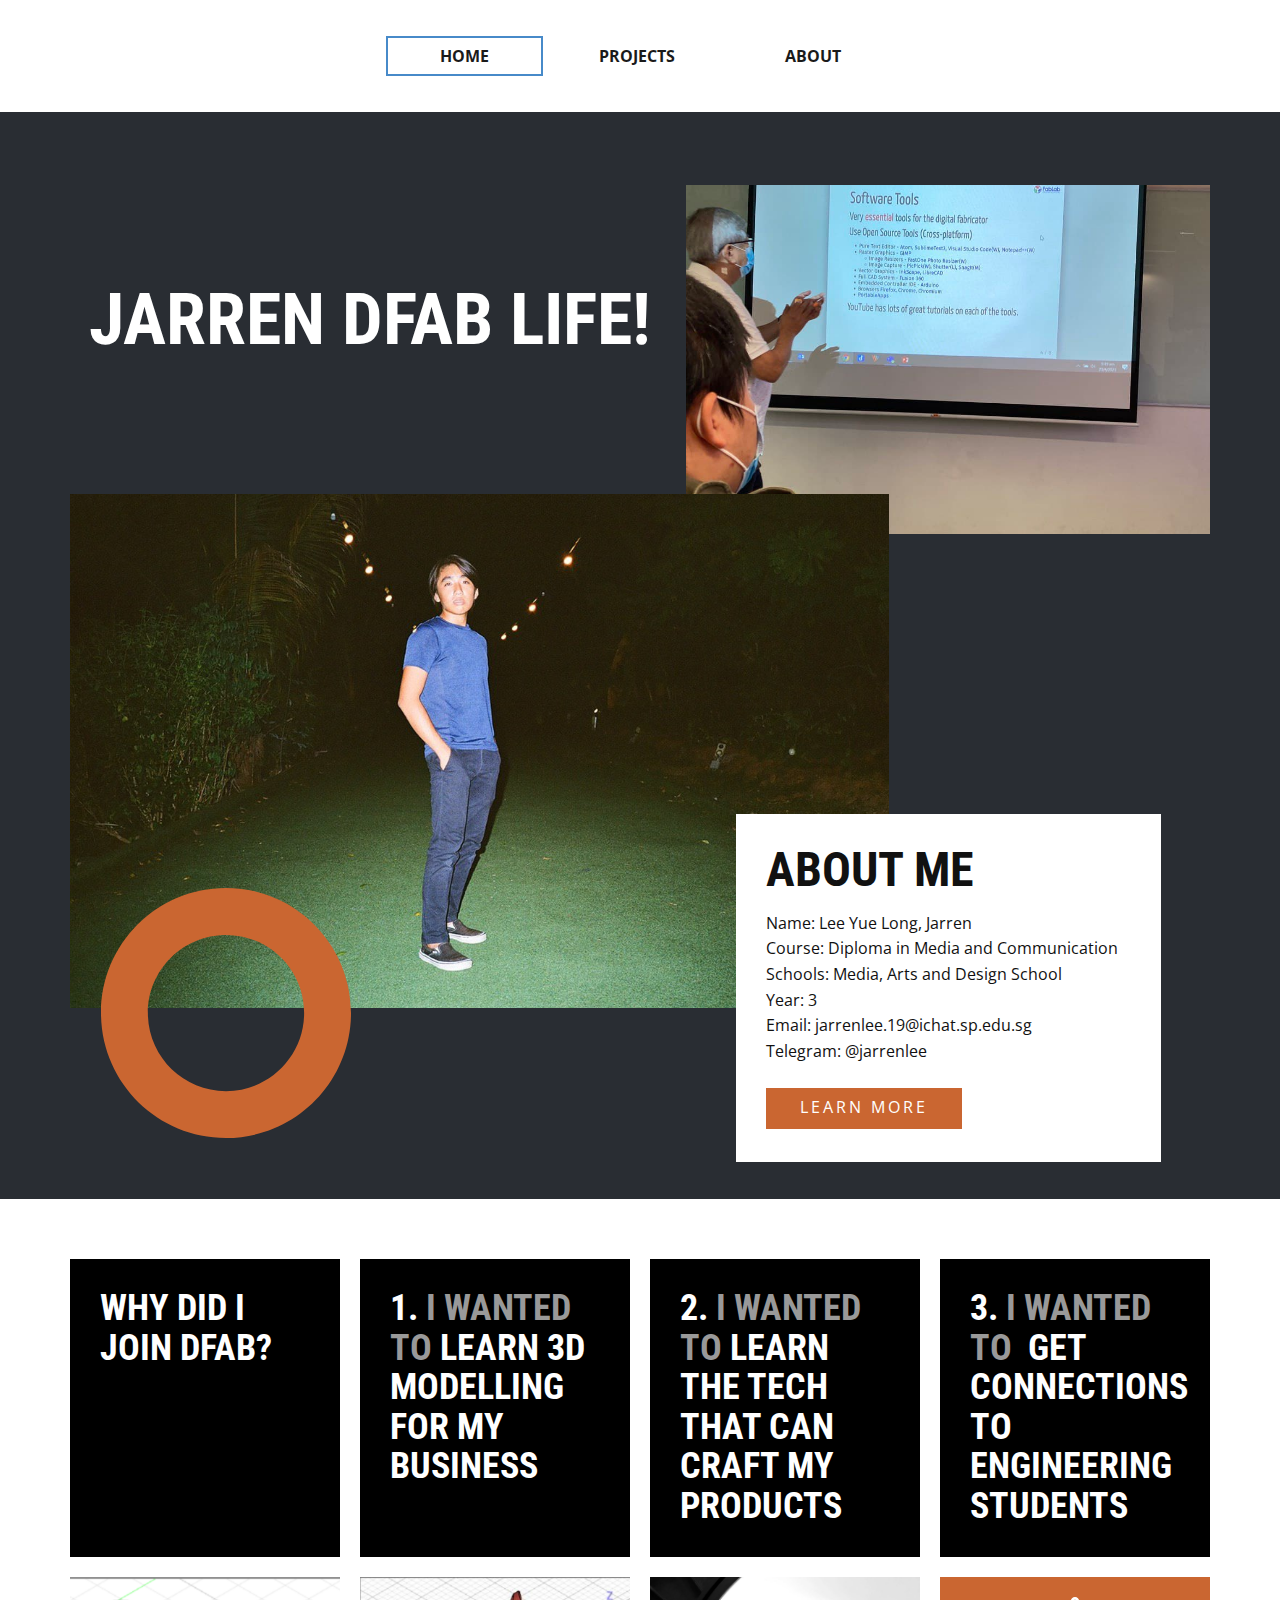
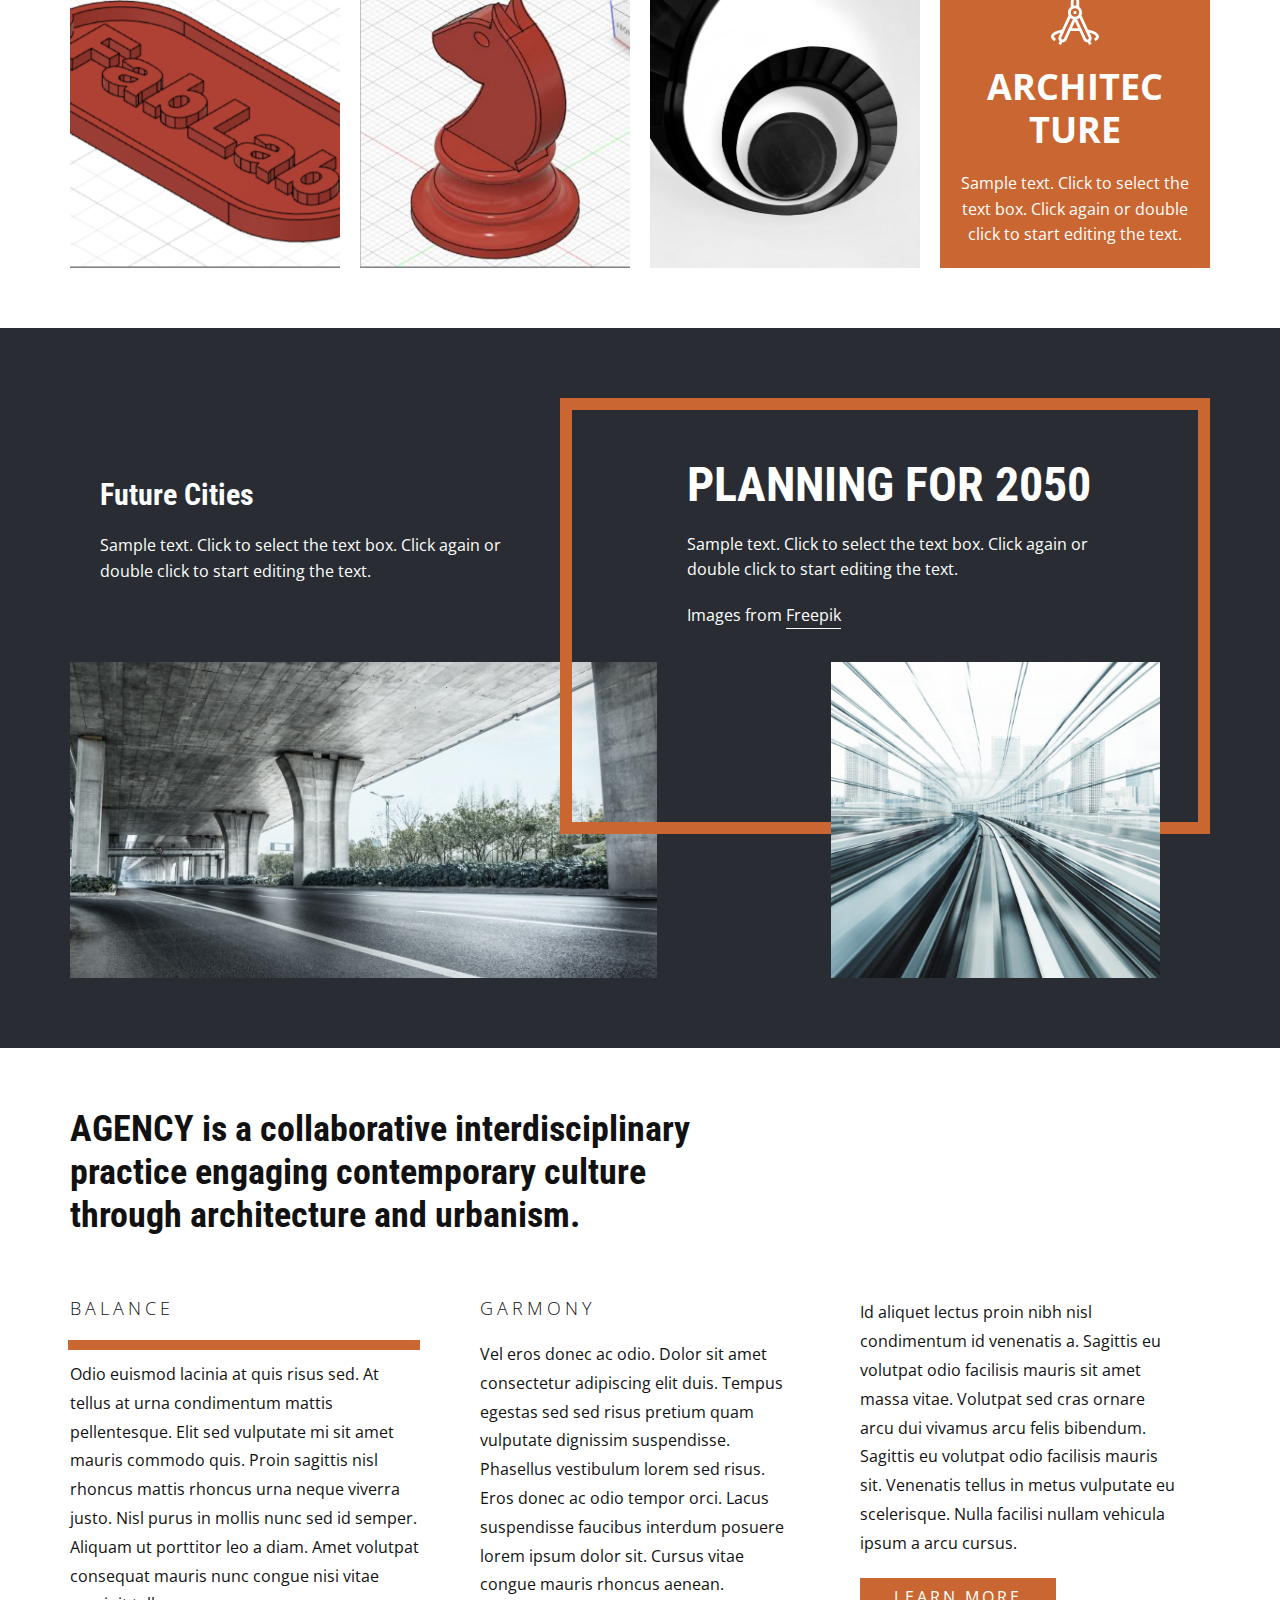
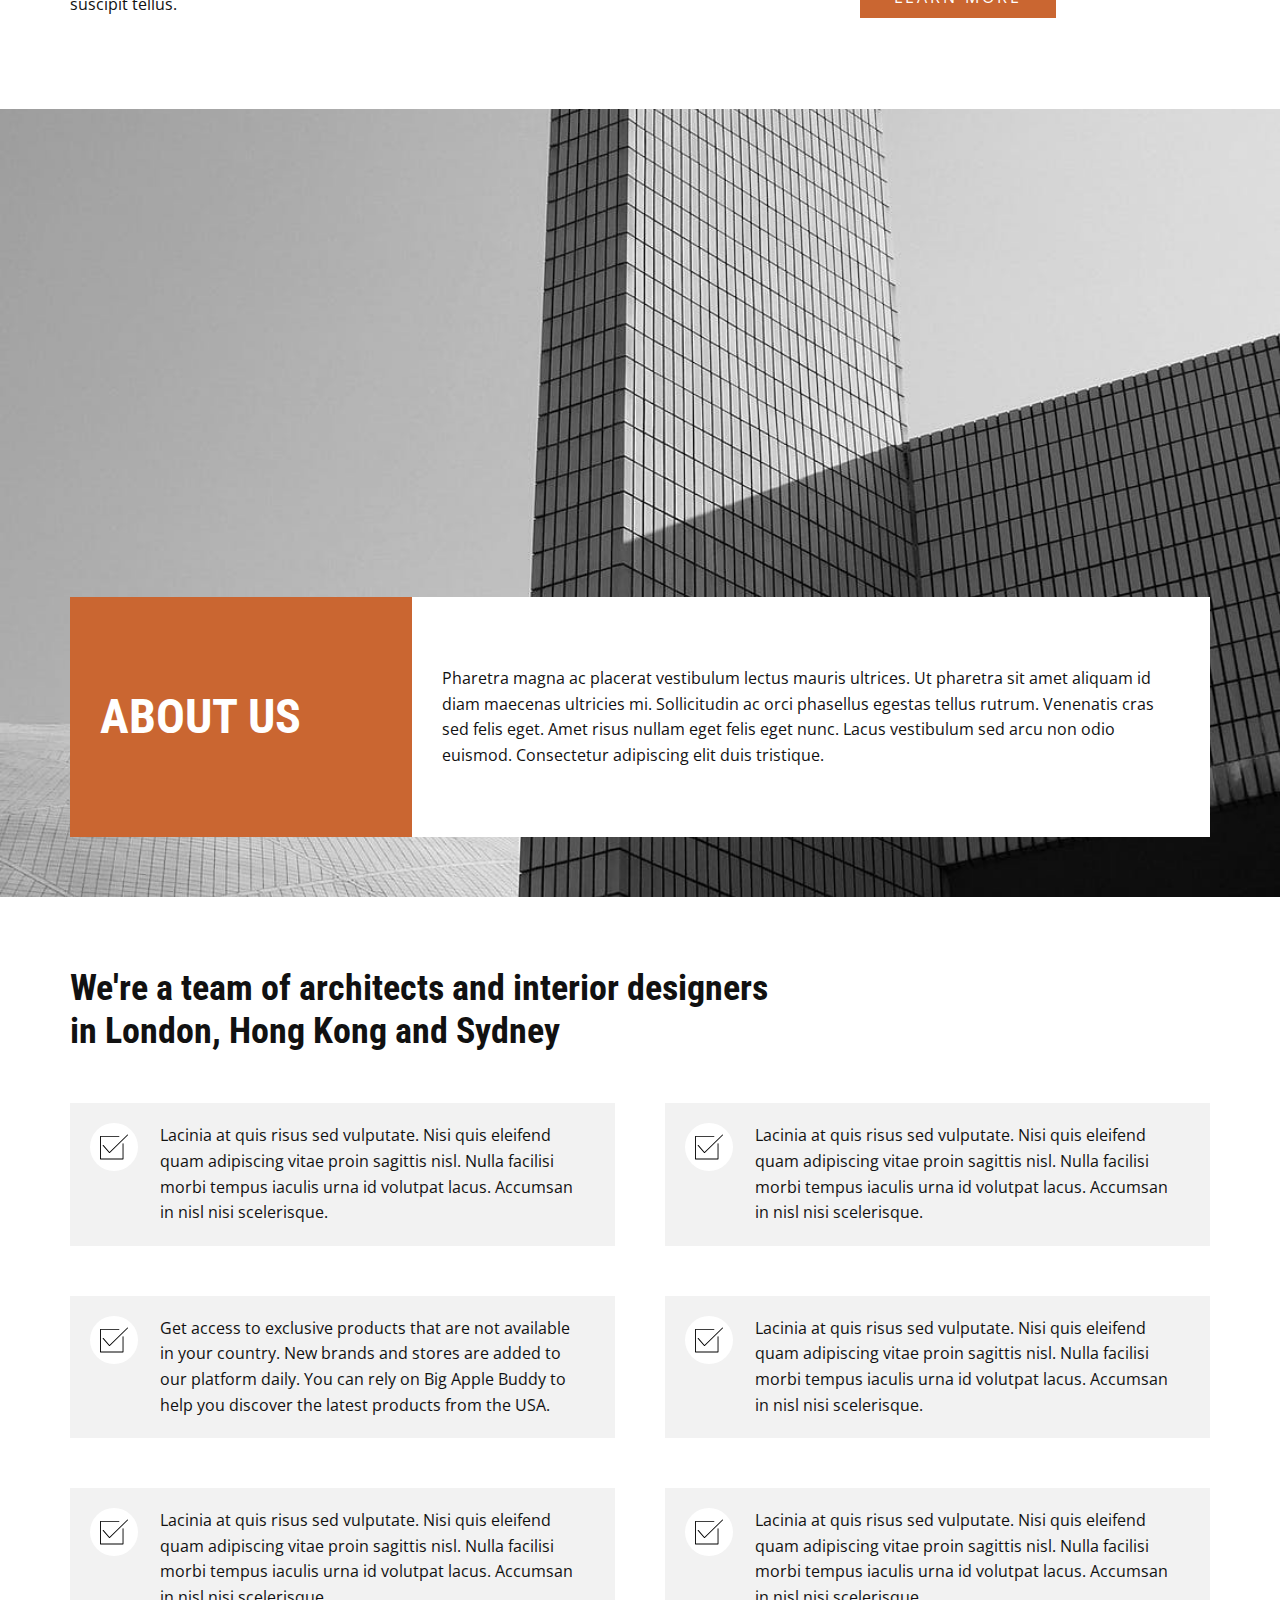
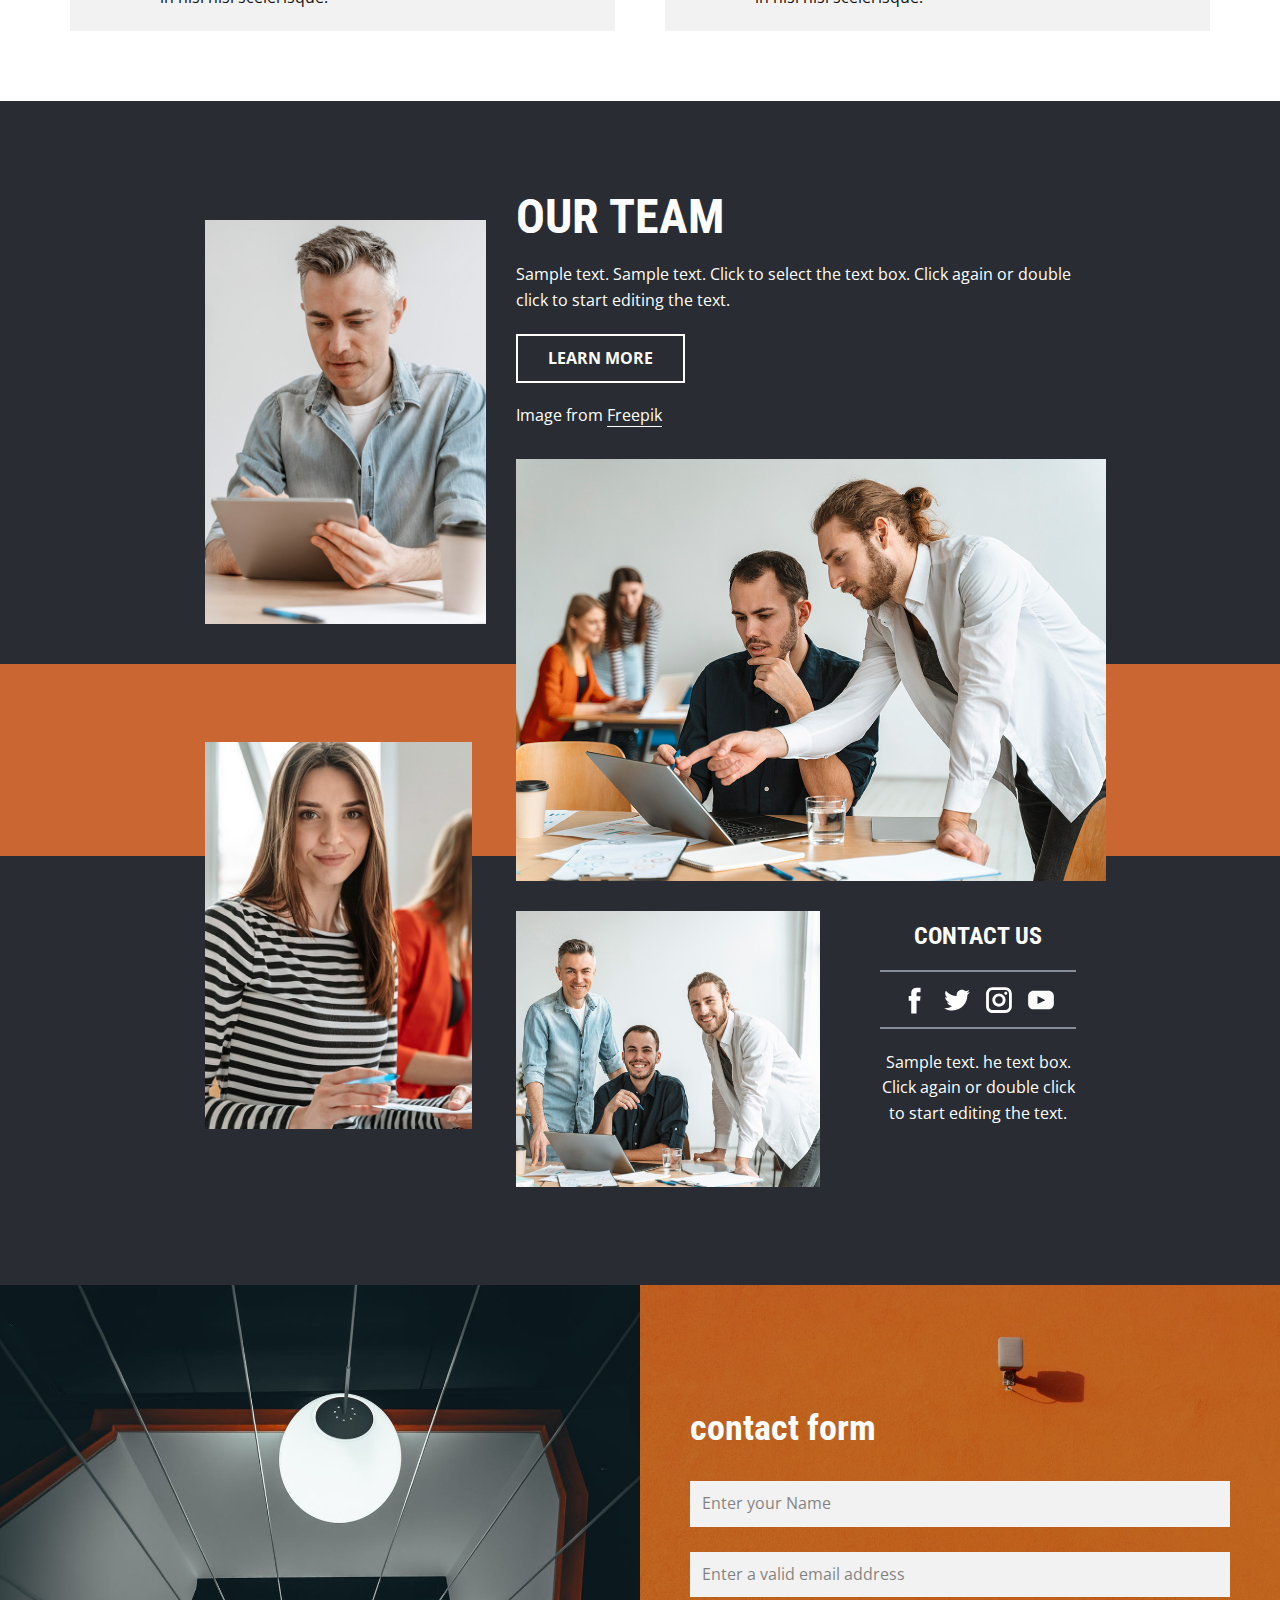
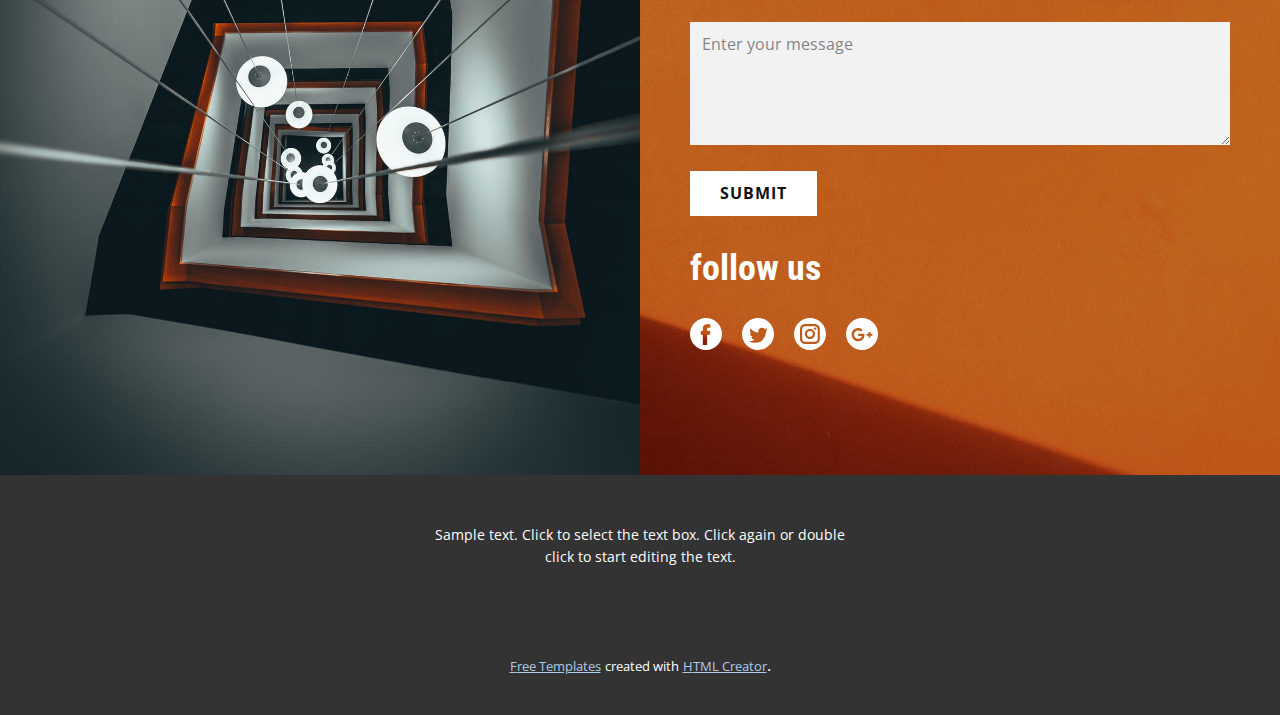
==== index.html @ acd4057e "Added new files" ====
<!DOCTYPE html>
<html style="font-size: 16px;">
  <head>
    <meta name="viewport" content="width=device-width, initial-scale=1.0">
    <meta charset="utf-8">
    <meta name="keywords" content="Expert, Efficient, Collaborative.
Build With Experience, About us, Our Projects, Planning for 2050, about Us, Our Team, contact form, follow us">
    <meta name="description" content="">
    <meta name="page_type" content="np-template-header-footer-from-plugin">
    <title>Home</title>
    <link rel="stylesheet" href="nicepage.css" media="screen">
<link rel="stylesheet" href="Home.css" media="screen">
    <script class="u-script" type="text/javascript" src="jquery.js" defer=""></script>
    <script class="u-script" type="text/javascript" src="nicepage.js" defer=""></script>
    <meta name="generator" content="Nicepage 3.14.1, nicepage.com">
    <link id="u-theme-google-font" rel="stylesheet" href="https://fonts.googleapis.com/css?family=Roboto+Condensed:300,300i,400,400i,700,700i|Open+Sans:300,300i,400,400i,600,600i,700,700i,800,800i">
    <link id="u-page-google-font" rel="stylesheet" href="https://fonts.googleapis.com/css?family=Roboto+Condensed:300,300i,400,400i,700,700i|Roboto+Condensed:300,300i,400,400i,700,700i">
    
    
    
    
    
    
    
    
    
    <script type="application/ld+json">{
		"@context": "http://schema.org",
		"@type": "Organization",
		"name": "",
		"url": "index.html"
}</script>
    <meta property="og:title" content="Home">
    <meta property="og:type" content="website">
    <meta name="theme-color" content="#478ac9">
    <link rel="canonical" href="index.html">
    <meta property="og:url" content="index.html">
  </head>
  <body data-home-page="Home.html" data-home-page-title="Home" class="u-body"><header class="u-align-center-sm u-align-center-xs u-clearfix u-header u-header" id="sec-d2f0"><div class="u-clearfix u-sheet u-sheet-1">
        <nav class="u-align-left u-menu u-menu-dropdown u-offcanvas u-menu-1">
          <div class="menu-collapse" style="font-size: 1rem; letter-spacing: 0px; font-weight: 700; text-transform: uppercase;">
            <a class="u-button-style u-custom-active-border-color u-custom-active-color u-custom-border u-custom-border-color u-custom-borders u-custom-hover-border-color u-custom-hover-color u-custom-left-right-menu-spacing u-custom-padding-bottom u-custom-text-active-color u-custom-text-color u-custom-text-hover-color u-custom-top-bottom-menu-spacing u-nav-link" href="#" style="padding: 1px 0px; font-size: calc(1em + 2px);">
              <svg class="u-svg-link" preserveAspectRatio="xMidYMin slice" viewBox="0 0 302 302" style=""><use xmlns:xlink="http://www.w3.org/1999/xlink" xlink:href="#svg-8a8f"></use></svg>
              <svg xmlns="http://www.w3.org/2000/svg" xmlns:xlink="http://www.w3.org/1999/xlink" version="1.1" id="svg-8a8f" x="0px" y="0px" viewBox="0 0 302 302" style="enable-background:new 0 0 302 302;" xml:space="preserve" class="u-svg-content"><g><rect y="36" width="302" height="30"></rect><rect y="236" width="302" height="30"></rect><rect y="136" width="302" height="30"></rect>
</g><g></g><g></g><g></g><g></g><g></g><g></g><g></g><g></g><g></g><g></g><g></g><g></g><g></g><g></g><g></g></svg>
            </a>
          </div>
          <div class="u-custom-menu u-nav-container">
            <ul class="u-nav u-spacing-2 u-unstyled u-nav-1"><li class="u-nav-item"><a class="u-border-2 u-border-active-palette-1-base u-border-hover-palette-1-light-1 u-button-style u-nav-link u-text-active-grey-90 u-text-grey-90 u-text-hover-grey-90" style="padding: 10px 52px;">Home</a>
</li><li class="u-nav-item"><a class="u-border-2 u-border-active-palette-1-base u-border-hover-palette-1-light-1 u-button-style u-nav-link u-text-active-grey-90 u-text-grey-90 u-text-hover-grey-90" href="Projects.html" style="padding: 10px 52px;">Projects</a>
</li><li class="u-nav-item"><a class="u-border-2 u-border-active-palette-1-base u-border-hover-palette-1-light-1 u-button-style u-nav-link u-text-active-grey-90 u-text-grey-90 u-text-hover-grey-90" href="Page-8.html" style="padding: 10px 52px;">About</a>
</li></ul>
          </div>
          <div class="u-custom-menu u-nav-container-collapse">
            <div class="u-align-center u-black u-container-style u-inner-container-layout u-opacity u-opacity-95 u-sidenav">
              <div class="u-sidenav-overflow">
                <div class="u-menu-close"></div>
                <ul class="u-align-center u-nav u-popupmenu-items u-unstyled u-nav-2"><li class="u-nav-item"><a class="u-button-style u-nav-link" style="padding: 10px 52px;">Home</a>
</li><li class="u-nav-item"><a class="u-button-style u-nav-link" href="Projects.html" style="padding: 10px 52px;">Projects</a>
</li><li class="u-nav-item"><a class="u-button-style u-nav-link" href="Page-8.html" style="padding: 10px 52px;">About</a>
</li></ul>
              </div>
            </div>
            <div class="u-black u-menu-overlay u-opacity u-opacity-70"></div>
          </div>
        </nav>
      </div></header>
    <section class="u-clearfix u-palette-5-dark-3 u-section-1" id="sec-1e27">
      <div class="u-clearfix u-sheet u-sheet-1">
        <img src="images/photo_2021-05-19_00-30-10.jpg" alt="" class="u-align-left u-image u-image-1" data-image-width="960" data-image-height="1280">
        <div class="u-align-center u-container-style u-expanded-width-xs u-group u-group-1">
          <div class="u-container-layout u-container-layout-1">
            <h1 class="u-text u-text-1">Jarren ​DFAB Life!<br>
            </h1>
          </div>
        </div>
        <img src="images/Mainphoto1.jpg" alt="" class="u-align-left u-image u-image-2" data-image-width="1132" data-image-height="750">
        <div class="u-align-left u-container-style u-group u-white u-group-2">
          <div class="u-container-layout u-container-layout-2">
            <h2 class="u-text u-text-2">About ME</h2>
            <p class="u-text u-text-3">Name: Lee Yue Long, Jarren<br>Course: Diploma in Media and Communication<br>Schools: Media, Arts and Design School<br>Year: 3<br>Email: jarrenlee.19@ichat.sp.edu.sg<br>Telegram: @jarrenlee
            </p>
            <a href="https://nicepage.com/k/birthday-html-templates" class="u-btn u-button-style u-hover-palette-5-dark-3 u-palette-2-base u-text-body-alt-color u-text-hover-white u-btn-1">learn more</a>
          </div>
        </div>
        <div class="u-shape u-shape-svg u-text-palette-2-base u-shape-1">
          <svg class="u-svg-link" preserveAspectRatio="none" viewBox="0 0 160 160" style=""><use xmlns:xlink="http://www.w3.org/1999/xlink" xlink:href="#svg-d9c8"></use></svg>
          <svg class="u-svg-content" viewBox="0 0 160 160" x="0px" y="0px" id="svg-d9c8" style="enable-background:new 0 0 160 160;"><path d="M80,30c27.6,0,50,22.4,50,50s-22.4,50-50,50s-50-22.4-50-50S52.4,30,80,30 M80,0C35.8,0,0,35.8,0,80s35.8,80,80,80
	s80-35.8,80-80S124.2,0,80,0L80,0z"></path></svg>
        </div>
      </div>
    </section>
    <section class="u-clearfix u-section-2" id="carousel_5a6d">
      <div class="u-clearfix u-sheet u-valign-middle u-sheet-1">
        <div class="u-clearfix u-expanded-width u-gutter-20 u-layout-wrap u-layout-wrap-1">
          <div class="u-layout" style="">
            <div class="u-layout-col" style="">
              <div class="u-size-30" style="">
                <div class="u-layout-row" style="">
                  <div class="u-black u-container-style u-layout-cell u-size-15 u-size-30-md u-layout-cell-1">
                    <div class="u-container-layout u-valign-top u-container-layout-1">
                      <h2 class="u-text u-text-1">Why did I join DFAB?</h2>
                    </div>
                  </div>
                  <div class="u-black u-container-style u-layout-cell u-size-15 u-size-30-md u-layout-cell-2">
                    <div class="u-container-layout u-valign-top u-container-layout-2">
                      <h2 class="u-text u-text-2">1.<span class="u-text-grey-15">
                          <span class="u-text-grey-40">I wanted to <span class="u-text-white">learn</span>
                          </span>
                        </span> 3d modelling for my business
                      </h2>
                    </div>
                  </div>
                  <div class="u-black u-container-style u-layout-cell u-size-15 u-size-30-md u-layout-cell-3">
                    <div class="u-container-layout u-valign-top u-container-layout-3">
                      <h2 class="u-text u-text-3">2. <span class="u-text-grey-40">I wanted to <span class="u-text-white">learn</span>
                        </span> the tech that can craft my products
                      </h2>
                    </div>
                  </div>
                  <div class="u-black u-container-style u-layout-cell u-size-15 u-size-30-md u-layout-cell-4">
                    <div class="u-container-layout u-valign-top u-container-layout-4">
                      <h2 class="u-text u-text-4">3. <span class="u-text-grey-40" style="">I wanted to&nbsp;<span class="u-text-white"> get connections to engineering students</span>
                        </span>
                        <br>
                      </h2>
                    </div>
                  </div>
                </div>
              </div>
              <div class="u-size-30">
                <div class="u-layout-row">
                  <div class="u-container-style u-image u-layout-cell u-size-15 u-size-30-md u-image-1" data-image-width="590" data-image-height="413">
                    <div class="u-container-layout u-container-layout-5"></div>
                  </div>
                  <div class="u-container-style u-image u-layout-cell u-size-15 u-size-30-md u-image-2" data-image-width="508" data-image-height="470">
                    <div class="u-container-layout u-container-layout-6"></div>
                  </div>
                  <div class="u-container-style u-image u-layout-cell u-size-15 u-size-30-md u-image-3" data-image-width="1125" data-image-height="1500">
                    <div class="u-container-layout u-container-layout-7"></div>
                  </div>
                  <div class="u-align-center u-container-style u-layout-cell u-palette-2-base u-size-15 u-size-30-md u-layout-cell-8">
                    <div class="u-container-layout u-valign-middle u-container-layout-8"><span class="u-icon u-icon-circle u-icon-1"><svg class="u-svg-link" preserveAspectRatio="xMidYMin slice" viewBox="0 0 512 512" style=""><use xmlns:xlink="http://www.w3.org/1999/xlink" xlink:href="#svg-f401"></use></svg><svg class="u-svg-content" viewBox="0 0 512 512" id="svg-f401"><g><path d="m241 151.077h30v30h-30z"></path><path d="m394.187 345.407-69.401-149.479c3.988-9.154 6.214-19.246 6.214-29.851 0-24.484-11.796-46.262-30-59.959v-61.041c0-24.813-20.187-45-45-45s-45 20.187-45 45v61.041c-18.204 13.697-30 35.475-30 59.959 0 10.606 2.226 20.697 6.214 29.851l-69.401 149.479c-44.246 9.429-117.813 31.729-117.813 76.67 0 18.719 12.664 35.342 37.639 49.407l14.722-26.14c-14.002-7.885-22.361-16.583-22.361-23.267 0-9.922 19.677-27.841 71.698-41.961l-18.498 39.843c-8.234 17.659-3.978 37.988 9.117 50.985l-13.525 27.888 26.993 13.092 13.658-28.161c18.71 1.913 37.08-8.084 45.336-25.791l43.822-94.395c15.52-.991 31.421-1.499 47.399-1.499s31.88.508 47.399 1.499l43.833 94.418c8.297 17.792 26.77 27.664 45.325 25.768l13.659 28.161 26.992-13.092-13.513-27.861c12.851-12.707 17.51-32.987 9.115-50.989l-18.509-39.865c52.022 14.118 71.699 32.038 71.699 41.96 0 6.685-8.359 15.383-22.36 23.268l14.721 26.14c24.976-14.065 37.64-30.688 37.64-49.408-.001-44.978-73.686-67.266-117.814-76.67zm-153.187-300.33c0-8.271 6.729-15 15-15s15 6.729 15 15v47.509c-4.848-.988-9.864-1.509-15-1.509s-10.152.521-15 1.509zm15 76c24.813 0 45 20.187 45 45s-20.187 45-45 45-45-20.187-45-45 20.187-45 45-45zm-118.422 324.239c-3.504 7.513-12.42 10.76-19.934 7.255-7.484-3.489-10.777-12.381-7.245-19.956l97.185-209.323c7.633 6.469 16.562 11.449 26.35 14.468zm85.317-112.531 33.105-71.309 33.105 71.31c-21.91-.921-44.3-.921-66.21-.001zm151.538 112.554-96.367-207.579c9.787-3.019 18.717-7.999 26.349-14.468l97.196 209.345c3.503 7.512.26 16.429-7.254 19.933-7.542 3.519-16.448.223-19.924-7.231z"></path>
</g></svg></span>
                      <h5 class="u-custom-font u-text u-text-font u-text-5">Architecture</h5>
                      <p class="u-text u-text-6">Sample text. Click to select the text box. Click again or double click to start editing the text.</p>
                    </div>
                  </div>
                </div>
              </div>
            </div>
          </div>
        </div>
      </div>
    </section>
    <section class="u-clearfix u-palette-5-dark-3 u-section-3" id="sec-161e">
      <div class="u-clearfix u-sheet u-valign-middle-xs u-sheet-1">
        <img src="images/concrete-bridge_1127-2099.jpg" alt="" class="u-align-left u-image u-image-1">
        <div class="u-align-left u-border-12 u-border-palette-2-base u-shape u-shape-1"></div>
        <img src="images/motion-blur-train_64030-589.jpg" alt="" class="u-align-left u-image u-image-2">
        <div class="u-align-left u-container-style u-group u-group-1">
          <div class="u-container-layout u-container-layout-1">
            <h2 class="u-custom-font u-font-roboto-condensed u-text u-text-1">Planning for 2050</h2>
            <p class="u-text u-text-2">Sample text. Click to select the text box. Click again or double click to start editing the text.</p>
            <p class="u-text u-text-3">Images from <a href="https://www.freepik.com/photos/city" class="u-border-1 u-border-white u-btn u-button-style u-none u-text-body-alt-color u-btn-1">Freepik</a>
            </p>
          </div>
        </div>
        <div class="u-align-left u-container-style u-expanded-width-xs u-group u-group-2">
          <div class="u-container-layout u-valign-middle u-container-layout-2">
            <h3 class="u-text u-text-4">Future Cities</h3>
            <p class="u-text u-text-5">Sample text. Click to select the text box. Click again or double click to start editing the text.</p>
          </div>
        </div>
      </div>
    </section>
    <section class="u-clearfix u-white u-section-4" id="carousel_7dca">
      <div class="u-clearfix u-sheet u-sheet-1">
        <h5 class="u-text u-text-1">AGENCY is a collaborative interdisciplinary practice engaging contemporary culture through architecture and urbanism.</h5>
        <div class="u-clearfix u-expanded-width u-layout-wrap u-layout-wrap-1">
          <div class="u-layout">
            <div class="u-layout-row">
              <div class="u-container-style u-layout-cell u-size-20 u-layout-cell-1">
                <div class="u-container-layout u-container-layout-1">
                  <h6 class="u-align-left u-custom-font u-text u-text-font u-text-2">Balance</h6>
                  <div class="u-border-10 u-border-palette-2-base u-line u-line-horizontal u-line-1"></div>
                  <h5 class="u-custom-font u-text u-text-font u-text-3">Odio euismod lacinia at quis risus sed. At tellus at urna condimentum mattis pellentesque. Elit sed vulputate mi sit amet mauris commodo quis. Proin sagittis nisl rhoncus mattis rhoncus urna neque viverra justo. Nisl purus in mollis nunc sed id semper. Aliquam ut porttitor leo a diam. Amet volutpat consequat mauris nunc congue nisi vitae suscipit tellus.</h5>
                </div>
              </div>
              <div class="u-container-style u-layout-cell u-size-20 u-layout-cell-2">
                <div class="u-container-layout u-valign-top u-container-layout-2">
                  <h6 class="u-custom-font u-text u-text-font u-text-4">garmony</h6>
                  <p class="u-text u-text-5">Vel eros donec ac odio. Dolor sit amet consectetur adipiscing elit duis. Tempus egestas sed sed risus pretium quam vulputate dignissim suspendisse. Phasellus vestibulum lorem sed risus. Eros donec ac odio tempor orci. Lacus suspendisse faucibus interdum posuere lorem ipsum dolor sit. Cursus vitae congue mauris rhoncus aenean. <br>
                  </p>
                </div>
              </div>
              <div class="u-container-style u-layout-cell u-size-20 u-layout-cell-3">
                <div class="u-container-layout u-valign-top u-container-layout-3">
                  <p class="u-text u-text-default u-text-6">Id aliquet lectus proin nibh nisl condimentum id venenatis a. Sagittis eu volutpat odio facilisis mauris sit amet massa vitae. Volutpat sed cras ornare arcu dui vivamus arcu felis bibendum. Sagittis eu volutpat odio facilisis mauris sit. Venenatis tellus in metus vulputate eu scelerisque. Nulla facilisi nullam vehicula ipsum a arcu cursus. </p>
                  <a href="https://nicepage.com/c/text-on-image-html-templates" class="u-btn u-button-style u-hover-palette-5-dark-3 u-palette-2-base u-text-body-alt-color u-text-hover-white u-btn-1">learn more</a>
                </div>
              </div>
            </div>
          </div>
        </div>
      </div>
    </section>
    <section class="u-align-left u-clearfix u-image u-section-5" id="carousel_21c3" data-image-width="1125" data-image-height="1500">
      <div class="u-clearfix u-sheet u-valign-bottom u-sheet-1">
        <div class="u-clearfix u-expanded-width u-layout-wrap u-layout-wrap-1">
          <div class="u-layout">
            <div class="u-layout-row">
              <div class="u-align-center-sm u-align-center-xs u-align-left-lg u-align-left-md u-align-left-xl u-container-style u-layout-cell u-palette-2-base u-size-18 u-layout-cell-1">
                <div class="u-container-layout u-valign-middle u-container-layout-1">
                  <h1 class="u-text u-text-1">about Us</h1>
                </div>
              </div>
              <div class="u-align-left u-container-style u-layout-cell u-size-42 u-white u-layout-cell-2">
                <div class="u-container-layout u-valign-middle u-container-layout-2">
                  <p class="u-text u-text-2">Pharetra magna ac placerat vestibulum lectus mauris ultrices. Ut pharetra sit amet aliquam id diam maecenas ultricies mi. Sollicitudin ac orci phasellus egestas tellus rutrum. Venenatis cras sed felis eget. Amet risus nullam eget felis eget nunc. Lacus vestibulum sed arcu non odio euismod. Consectetur adipiscing elit duis tristique.</p>
                </div>
              </div>
            </div>
          </div>
        </div>
      </div>
    </section>
    <section class="u-align-left u-clearfix u-white u-section-6" id="carousel_0f6e">
      <div class="u-clearfix u-sheet u-sheet-1">
        <h5 class="u-text u-text-1">We're a team of architects and interior designers in London, Hong Kong and Sydney </h5>
        <div class="u-list u-list-1">
          <div class="u-repeater u-repeater-1">
            <div class="u-align-left u-container-style u-grey-5 u-list-item u-repeater-item u-list-item-1">
              <div class="u-container-layout u-similar-container u-container-layout-1"><span class="u-icon u-icon-circle u-spacing-10 u-text-black u-white u-icon-1"><svg class="u-svg-link" preserveAspectRatio="xMidYMin slice" viewBox="0 0 496.011 496.011" style=""><use xmlns:xlink="http://www.w3.org/1999/xlink" xlink:href="#svg-2bbd"></use></svg><svg xmlns="http://www.w3.org/2000/svg" xmlns:xlink="http://www.w3.org/1999/xlink" version="1.1" xml:space="preserve" class="u-svg-content" viewBox="0 0 496.011 496.011" x="0px" y="0px" id="svg-2bbd" style="enable-background:new 0 0 496.011 496.011;"><g><g><g><path d="M408,180.107c-4.418,0-8,3.582-8,8v263.904H16v-384h320c4.418,0,8-3.582,8-8s-3.582-8-8-8H8c-4.418,0-8,3.582-8,8v400     c0,4.418,3.582,8,8,8h400c4.418,0,8-3.582,8-8V188.107C416,183.688,412.418,180.107,408,180.107z"></path><path d="M493.728,30.411c-3.093-3.163-8.165-3.221-11.328-0.128L168.464,336.387L62.016,214.747     c-2.684-3.51-7.704-4.18-11.214-1.496s-4.18,7.704-1.496,11.214c0.218,0.286,0.456,0.556,0.711,0.81l112,128     c1.435,1.647,3.482,2.636,5.664,2.736H168c2.092,0.004,4.102-0.812,5.6-2.272l320-312     C496.763,38.646,496.821,33.574,493.728,30.411z"></path>
</g>
</g>
</g></svg></span>
                <p class="u-text u-text-2">Lacinia at quis risus sed vulputate. Nisi quis eleifend quam adipiscing vitae proin sagittis nisl. Nulla facilisi morbi tempus iaculis urna id volutpat lacus. Accumsan in nisl nisi scelerisque.</p>
              </div>
            </div>
            <div class="u-align-left u-container-style u-grey-5 u-list-item u-repeater-item u-video-cover u-list-item-2">
              <div class="u-container-layout u-similar-container u-container-layout-2"><span class="u-icon u-icon-circle u-spacing-10 u-text-black u-white u-icon-2"><svg class="u-svg-link" preserveAspectRatio="xMidYMin slice" viewBox="0 0 496.011 496.011" style=""><use xmlns:xlink="http://www.w3.org/1999/xlink" xlink:href="#svg-2bbd"></use></svg><svg xmlns="http://www.w3.org/2000/svg" xmlns:xlink="http://www.w3.org/1999/xlink" version="1.1" xml:space="preserve" class="u-svg-content" viewBox="0 0 496.011 496.011" x="0px" y="0px" id="svg-2bbd" style="enable-background:new 0 0 496.011 496.011;"><g><g><g><path d="M408,180.107c-4.418,0-8,3.582-8,8v263.904H16v-384h320c4.418,0,8-3.582,8-8s-3.582-8-8-8H8c-4.418,0-8,3.582-8,8v400     c0,4.418,3.582,8,8,8h400c4.418,0,8-3.582,8-8V188.107C416,183.688,412.418,180.107,408,180.107z"></path><path d="M493.728,30.411c-3.093-3.163-8.165-3.221-11.328-0.128L168.464,336.387L62.016,214.747     c-2.684-3.51-7.704-4.18-11.214-1.496s-4.18,7.704-1.496,11.214c0.218,0.286,0.456,0.556,0.711,0.81l112,128     c1.435,1.647,3.482,2.636,5.664,2.736H168c2.092,0.004,4.102-0.812,5.6-2.272l320-312     C496.763,38.646,496.821,33.574,493.728,30.411z"></path>
</g>
</g>
</g></svg></span>
                <p class="u-text u-text-3">Lacinia at quis risus sed vulputate. Nisi quis eleifend quam adipiscing vitae proin sagittis nisl. Nulla facilisi morbi tempus iaculis urna id volutpat lacus. Accumsan in nisl nisi scelerisque.</p>
              </div>
            </div>
            <div class="u-align-left u-container-style u-grey-5 u-list-item u-repeater-item u-video-cover u-list-item-3">
              <div class="u-container-layout u-similar-container u-container-layout-3"><span class="u-icon u-icon-circle u-spacing-10 u-text-black u-white u-icon-3"><svg class="u-svg-link" preserveAspectRatio="xMidYMin slice" viewBox="0 0 496.011 496.011" style=""><use xmlns:xlink="http://www.w3.org/1999/xlink" xlink:href="#svg-2bbd"></use></svg><svg xmlns="http://www.w3.org/2000/svg" xmlns:xlink="http://www.w3.org/1999/xlink" version="1.1" xml:space="preserve" class="u-svg-content" viewBox="0 0 496.011 496.011" x="0px" y="0px" id="svg-2bbd" style="enable-background:new 0 0 496.011 496.011;"><g><g><g><path d="M408,180.107c-4.418,0-8,3.582-8,8v263.904H16v-384h320c4.418,0,8-3.582,8-8s-3.582-8-8-8H8c-4.418,0-8,3.582-8,8v400     c0,4.418,3.582,8,8,8h400c4.418,0,8-3.582,8-8V188.107C416,183.688,412.418,180.107,408,180.107z"></path><path d="M493.728,30.411c-3.093-3.163-8.165-3.221-11.328-0.128L168.464,336.387L62.016,214.747     c-2.684-3.51-7.704-4.18-11.214-1.496s-4.18,7.704-1.496,11.214c0.218,0.286,0.456,0.556,0.711,0.81l112,128     c1.435,1.647,3.482,2.636,5.664,2.736H168c2.092,0.004,4.102-0.812,5.6-2.272l320-312     C496.763,38.646,496.821,33.574,493.728,30.411z"></path>
</g>
</g>
</g></svg></span>
                <p class="u-text u-text-4">Get access to exclusive products that are not available in your country. New brands and stores are added to our platform daily. You can rely on Big Apple Buddy to help you discover the latest products from the USA.</p>
              </div>
            </div>
            <div class="u-align-left u-container-style u-grey-5 u-list-item u-repeater-item u-video-cover u-list-item-4">
              <div class="u-container-layout u-similar-container u-container-layout-4"><span class="u-icon u-icon-circle u-spacing-10 u-text-black u-white u-icon-4"><svg class="u-svg-link" preserveAspectRatio="xMidYMin slice" viewBox="0 0 496.011 496.011" style=""><use xmlns:xlink="http://www.w3.org/1999/xlink" xlink:href="#svg-2bbd"></use></svg><svg xmlns="http://www.w3.org/2000/svg" xmlns:xlink="http://www.w3.org/1999/xlink" version="1.1" xml:space="preserve" class="u-svg-content" viewBox="0 0 496.011 496.011" x="0px" y="0px" id="svg-2bbd" style="enable-background:new 0 0 496.011 496.011;"><g><g><g><path d="M408,180.107c-4.418,0-8,3.582-8,8v263.904H16v-384h320c4.418,0,8-3.582,8-8s-3.582-8-8-8H8c-4.418,0-8,3.582-8,8v400     c0,4.418,3.582,8,8,8h400c4.418,0,8-3.582,8-8V188.107C416,183.688,412.418,180.107,408,180.107z"></path><path d="M493.728,30.411c-3.093-3.163-8.165-3.221-11.328-0.128L168.464,336.387L62.016,214.747     c-2.684-3.51-7.704-4.18-11.214-1.496s-4.18,7.704-1.496,11.214c0.218,0.286,0.456,0.556,0.711,0.81l112,128     c1.435,1.647,3.482,2.636,5.664,2.736H168c2.092,0.004,4.102-0.812,5.6-2.272l320-312     C496.763,38.646,496.821,33.574,493.728,30.411z"></path>
</g>
</g>
</g></svg></span>
                <p class="u-text u-text-5">Lacinia at quis risus sed vulputate. Nisi quis eleifend quam adipiscing vitae proin sagittis nisl. Nulla facilisi morbi tempus iaculis urna id volutpat lacus. Accumsan in nisl nisi scelerisque.</p>
              </div>
            </div>
            <div class="u-align-left u-container-style u-grey-5 u-list-item u-repeater-item u-video-cover u-list-item-5">
              <div class="u-container-layout u-similar-container u-container-layout-5"><span class="u-icon u-icon-circle u-spacing-10 u-text-black u-white u-icon-5"><svg class="u-svg-link" preserveAspectRatio="xMidYMin slice" viewBox="0 0 496.011 496.011" style=""><use xmlns:xlink="http://www.w3.org/1999/xlink" xlink:href="#svg-2bbd"></use></svg><svg xmlns="http://www.w3.org/2000/svg" xmlns:xlink="http://www.w3.org/1999/xlink" version="1.1" xml:space="preserve" class="u-svg-content" viewBox="0 0 496.011 496.011" x="0px" y="0px" id="svg-2bbd" style="enable-background:new 0 0 496.011 496.011;"><g><g><g><path d="M408,180.107c-4.418,0-8,3.582-8,8v263.904H16v-384h320c4.418,0,8-3.582,8-8s-3.582-8-8-8H8c-4.418,0-8,3.582-8,8v400     c0,4.418,3.582,8,8,8h400c4.418,0,8-3.582,8-8V188.107C416,183.688,412.418,180.107,408,180.107z"></path><path d="M493.728,30.411c-3.093-3.163-8.165-3.221-11.328-0.128L168.464,336.387L62.016,214.747     c-2.684-3.51-7.704-4.18-11.214-1.496s-4.18,7.704-1.496,11.214c0.218,0.286,0.456,0.556,0.711,0.81l112,128     c1.435,1.647,3.482,2.636,5.664,2.736H168c2.092,0.004,4.102-0.812,5.6-2.272l320-312     C496.763,38.646,496.821,33.574,493.728,30.411z"></path>
</g>
</g>
</g></svg></span>
                <p class="u-text u-text-6">Lacinia at quis risus sed vulputate. Nisi quis eleifend quam adipiscing vitae proin sagittis nisl. Nulla facilisi morbi tempus iaculis urna id volutpat lacus. Accumsan in nisl nisi scelerisque.</p>
              </div>
            </div>
            <div class="u-align-left u-container-style u-grey-5 u-list-item u-repeater-item u-video-cover u-list-item-6">
              <div class="u-container-layout u-similar-container u-container-layout-6"><span class="u-icon u-icon-circle u-spacing-10 u-text-black u-white u-icon-6"><svg class="u-svg-link" preserveAspectRatio="xMidYMin slice" viewBox="0 0 496.011 496.011" style=""><use xmlns:xlink="http://www.w3.org/1999/xlink" xlink:href="#svg-2bbd"></use></svg><svg xmlns="http://www.w3.org/2000/svg" xmlns:xlink="http://www.w3.org/1999/xlink" version="1.1" xml:space="preserve" class="u-svg-content" viewBox="0 0 496.011 496.011" x="0px" y="0px" id="svg-2bbd" style="enable-background:new 0 0 496.011 496.011;"><g><g><g><path d="M408,180.107c-4.418,0-8,3.582-8,8v263.904H16v-384h320c4.418,0,8-3.582,8-8s-3.582-8-8-8H8c-4.418,0-8,3.582-8,8v400     c0,4.418,3.582,8,8,8h400c4.418,0,8-3.582,8-8V188.107C416,183.688,412.418,180.107,408,180.107z"></path><path d="M493.728,30.411c-3.093-3.163-8.165-3.221-11.328-0.128L168.464,336.387L62.016,214.747     c-2.684-3.51-7.704-4.18-11.214-1.496s-4.18,7.704-1.496,11.214c0.218,0.286,0.456,0.556,0.711,0.81l112,128     c1.435,1.647,3.482,2.636,5.664,2.736H168c2.092,0.004,4.102-0.812,5.6-2.272l320-312     C496.763,38.646,496.821,33.574,493.728,30.411z"></path>
</g>
</g>
</g></svg></span>
                <p class="u-text u-text-7">Lacinia at quis risus sed vulputate. Nisi quis eleifend quam adipiscing vitae proin sagittis nisl. Nulla facilisi morbi tempus iaculis urna id volutpat lacus. Accumsan in nisl nisi scelerisque.</p>
              </div>
            </div>
          </div>
        </div>
      </div>
    </section>
    <section class="u-align-center u-clearfix u-palette-5-dark-3 u-valign-middle-md u-valign-middle-sm u-valign-middle-xs u-section-7" id="carousel_29a6">
      <div class="u-expanded-width u-palette-2-base u-shape u-shape-rectangle u-shape-1"></div>
      <div class="u-clearfix u-layout-wrap u-layout-wrap-1">
        <div class="u-gutter-0 u-layout">
          <div class="u-layout-row">
            <div class="u-size-22">
              <div class="u-layout-col">
                <div class="u-container-style u-layout-cell u-left-cell u-size-30 u-layout-cell-1">
                  <div class="u-container-layout u-valign-top u-container-layout-1">
                    <img class="u-expanded-width u-image u-image-1" src="images/er.jpg" data-image-width="1000" data-image-height="992">
                  </div>
                </div>
                <div class="u-container-style u-layout-cell u-left-cell u-size-30 u-layout-cell-2">
                  <div class="u-container-layout u-valign-bottom-sm u-valign-bottom-xs u-container-layout-2">
                    <img class="u-image u-image-2" src="images/ffff-min.jpg" data-image-width="1200" data-image-height="810">
                  </div>
                </div>
              </div>
            </div>
            <div class="u-size-38">
              <div class="u-layout-col">
                <div class="u-size-20">
                  <div class="u-layout-row">
                    <div class="u-align-left u-container-style u-layout-cell u-right-cell u-size-60 u-layout-cell-3">
                      <div class="u-container-layout u-container-layout-3">
                        <h2 class="u-text u-text-1">Our Team</h2>
                        <p class="u-text u-text-2">Sample text. Sample text. Click to select the text box. Click again or double click to start editing the text.</p>
                        <a href="https://nicepage.com/static-site-generator" class="u-active-white u-border-2 u-border-white u-btn u-button-style u-hover-white u-none u-text-active-palette-5-dark-3 u-text-body-alt-color u-text-hover-palette-5-dark-3 u-btn-1">Learn more</a>
                        <p class="u-align-left u-text u-text-3">Image from <a href="https://www.freepik.com/photos/people" class="u-active-none u-border-1 u-border-active-palette-2-base u-border-hover-palette-2-base u-border-white u-btn u-button-link u-button-style u-hover-none u-none u-text-body-alt-color u-btn-2">Freepik</a>
                        </p>
                      </div>
                    </div>
                  </div>
                </div>
                <div class="u-size-20">
                  <div class="u-layout-row">
                    <div class="u-container-style u-image u-layout-cell u-right-cell u-size-60 u-image-3" data-image-width="1200" data-image-height="800">
                      <div class="u-container-layout u-valign-middle u-container-layout-4"></div>
                    </div>
                  </div>
                </div>
                <div class="u-size-20">
                  <div class="u-layout-row">
                    <div class="u-container-style u-layout-cell u-size-32-md u-size-32-sm u-size-32-xs u-size-34-lg u-size-34-xl u-layout-cell-5">
                      <div class="u-container-layout u-valign-bottom u-container-layout-5">
                        <img class="u-expanded-width u-image u-image-4" src="images/gfgfg.jpg" data-image-width="1200" data-image-height="955">
                      </div>
                    </div>
                    <div class="u-container-style u-layout-cell u-right-cell u-size-26-lg u-size-26-xl u-size-28-md u-size-28-sm u-size-28-xs u-layout-cell-6">
                      <div class="u-container-layout u-container-layout-6">
                        <h4 class="u-align-center u-text u-text-4">Contact Us</h4>
                        <div class="u-border-2 u-border-palette-5-dark-1 u-expanded-width u-line u-line-horizontal u-line-1"></div>
                        <div class="u-social-icons u-spacing-10 u-social-icons-1">
                          <a class="u-social-url" target="_blank" href=""><span class="u-icon u-icon-circle u-social-facebook u-social-icon u-icon-1"><svg class="u-svg-link" preserveAspectRatio="xMidYMin slice" viewBox="0 0 112 112" style=""><use xmlns:xlink="http://www.w3.org/1999/xlink" xlink:href="#svg-a8e3"></use></svg><svg x="0px" y="0px" viewBox="0 0 112 112" id="svg-a8e3" class="u-svg-content"><path d="M75.5,28.8H65.4c-1.5,0-4,0.9-4,4.3v9.4h13.9l-1.5,15.8H61.4v45.1H42.8V58.3h-8.8V42.4h8.8V32.2 c0-7.4,3.4-18.8,18.8-18.8h13.8v15.4H75.5z"></path></svg></span>
                          </a>
                          <a class="u-social-url" target="_blank" href=""><span class="u-icon u-icon-circle u-social-icon u-social-twitter u-icon-2"><svg class="u-svg-link" preserveAspectRatio="xMidYMin slice" viewBox="0 0 112 112" style=""><use xmlns:xlink="http://www.w3.org/1999/xlink" xlink:href="#svg-b675"></use></svg><svg x="0px" y="0px" viewBox="0 0 112 112" id="svg-b675" class="u-svg-content"><path d="M92.2,38.2c0,0.8,0,1.6,0,2.3c0,24.3-18.6,52.4-52.6,52.4c-10.6,0.1-20.2-2.9-28.5-8.2 c1.4,0.2,2.9,0.2,4.4,0.2c8.7,0,16.7-2.9,23-7.9c-8.1-0.2-14.9-5.5-17.3-12.8c1.1,0.2,2.4,0.2,3.4,0.2c1.6,0,3.3-0.2,4.8-0.7 c-8.4-1.6-14.9-9.2-14.9-18c0-0.2,0-0.2,0-0.2c2.5,1.4,5.4,2.2,8.4,2.3c-5-3.3-8.3-8.9-8.3-15.4c0-3.4,1-6.5,2.5-9.2 c9.1,11.1,22.7,18.5,38,19.2c-0.2-1.4-0.4-2.8-0.4-4.3c0.1-10,8.3-18.2,18.5-18.2c5.4,0,10.1,2.2,13.5,5.7c4.3-0.8,8.1-2.3,11.7-4.5 c-1.4,4.3-4.3,7.9-8.1,10.1c3.7-0.4,7.3-1.4,10.6-2.9C98.9,32.3,95.7,35.5,92.2,38.2z"></path></svg></span>
                          </a>
                          <a class="u-social-url" target="_blank" href=""><span class="u-icon u-icon-circle u-social-icon u-social-instagram u-icon-3"><svg class="u-svg-link" preserveAspectRatio="xMidYMin slice" viewBox="0 0 112 112" style=""><use xmlns:xlink="http://www.w3.org/1999/xlink" xlink:href="#svg-6474"></use></svg><svg x="0px" y="0px" viewBox="0 0 112 112" id="svg-6474" class="u-svg-content"><path d="M55.9,32.9c-12.8,0-23.2,10.4-23.2,23.2s10.4,23.2,23.2,23.2s23.2-10.4,23.2-23.2S68.7,32.9,55.9,32.9z M55.9,69.4c-7.4,0-13.3-6-13.3-13.3c-0.1-7.4,6-13.3,13.3-13.3s13.3,6,13.3,13.3C69.3,63.5,63.3,69.4,55.9,69.4z"></path><path d="M79.7,26.8c-3,0-5.4,2.5-5.4,5.4s2.5,5.4,5.4,5.4c3,0,5.4-2.5,5.4-5.4S82.7,26.8,79.7,26.8z"></path><path d="M78.2,11H33.5C21,11,10.8,21.3,10.8,33.7v44.7c0,12.6,10.2,22.8,22.7,22.8h44.7c12.6,0,22.7-10.2,22.7-22.7 V33.7C100.8,21.1,90.6,11,78.2,11z M91,78.4c0,7.1-5.8,12.8-12.8,12.8H33.5c-7.1,0-12.8-5.8-12.8-12.8V33.7 c0-7.1,5.8-12.8,12.8-12.8h44.7c7.1,0,12.8,5.8,12.8,12.8V78.4z"></path></svg></span>
                          </a>
                          <a class="u-social-url" target="_blank" href="#"><span class="u-icon u-icon-circle u-social-icon u-social-youtube u-icon-4"><svg class="u-svg-link" preserveAspectRatio="xMidYMin slice" viewBox="0 0 112 112" style=""><use xmlns:xlink="http://www.w3.org/1999/xlink" xlink:href="#svg-48be"></use></svg><svg x="0px" y="0px" viewBox="0 0 112 112" id="svg-48be" class="u-svg-content"><path d="M82.3,24H29.7C19.3,24,11,32.5,11,43v26.7c0,10.5,8.3,19,18.7,19h52.5c10.3,0,18.7-8.5,18.7-19V43 C101,32.5,92.7,24,82.3,24L82.3,24z M69.7,57.6L45.1,69.5c-0.7,0.2-1.4-0.2-1.4-0.8V44.1c0-0.7,0.8-1.3,1.4-0.8l24.6,12.6 C70.4,56.2,70.4,57.3,69.7,57.6L69.7,57.6z"></path></svg></span>
                          </a>
                        </div>
                        <div class="u-border-2 u-border-palette-5-dark-1 u-expanded-width u-line u-line-horizontal u-line-2"></div>
                        <p class="u-align-center u-text u-text-5">Sample text. he text box. Click again or double click to start editing the text.</p>
                      </div>
                    </div>
                  </div>
                </div>
              </div>
            </div>
          </div>
        </div>
      </div>
    </section>
    <section class="u-clearfix u-section-8" id="carousel_626e">
      <div class="u-clearfix u-expanded-width u-layout-wrap u-layout-wrap-1">
        <div class="u-layout">
          <div class="u-layout-row">
            <div class="u-container-style u-image u-layout-cell u-left-cell u-size-30 u-image-1">
              <div class="u-container-layout u-container-layout-1"></div>
            </div>
            <div class="u-container-style u-image u-layout-cell u-right-cell u-shading u-size-30 u-image-2" data-image-width="1000" data-image-height="1500">
              <div class="u-container-layout u-valign-middle u-container-layout-2">
                <h2 class="u-text u-text-1">contact form</h2>
                <div class="u-expanded-width u-form u-form-1">
                  <form action="#" method="POST" class="u-clearfix u-form-spacing-25 u-form-vertical u-inner-form" source="custom"><!-- hidden inputs for siteId and pageId -->
                    <div class="u-form-group u-form-name">
                      <label for="name-e4cc" class="u-form-control-hidden u-label">Name</label>
                      <input type="text" placeholder="Enter your Name" id="name-e4cc" name="name" class="u-border-no-bottom u-border-no-left u-border-no-right u-border-no-top u-grey-5 u-input u-input-rectangle" required="">
                    </div><!-- always visible -->
                    <div class="u-form-email u-form-group">
                      <label for="email-e4cc" class="u-form-control-hidden u-label">Email</label>
                      <input type="email" placeholder="Enter a valid email address" id="email-e4cc" name="email" class="u-border-no-bottom u-border-no-left u-border-no-right u-border-no-top u-grey-5 u-input u-input-rectangle" required="">
                    </div>
                    <div class="u-form-group u-form-message">
                      <label for="message-e4cc" class="u-form-control-hidden u-label">Message</label>
                      <textarea placeholder="Enter your message" rows="4" cols="50" id="message-e4cc" name="message" class="u-border-no-bottom u-border-no-left u-border-no-right u-border-no-top u-grey-5 u-input u-input-rectangle" required=""></textarea>
                    </div>
                    <div class="u-form-group u-form-submit">
                      <a href="#" class="u-active-grey-5 u-btn u-btn-submit u-button-style u-hover-grey-5 u-white u-btn-1">Submit</a>
                      <input type="submit" value="submit" class="u-form-control-hidden u-grey-5">
                    </div>
                    <div class="u-form-send-message u-form-send-success"> Thank you! Your message has been sent. </div>
                    <div class="u-form-send-error u-form-send-message"> Unable to send your message. Please fix errors then try again. </div>
                    <input type="hidden" value="" name="recaptchaResponse">
                  </form>
                </div>
                <h2 class="u-text u-text-2">follow us</h2>
                <div class="u-social-icons u-spacing-20 u-social-icons-1">
                  <a class="u-social-url" target="_blank" href=""><span class="u-icon u-icon-circle u-social-facebook u-social-icon u-icon-1"><svg class="u-svg-link" preserveAspectRatio="xMidYMin slice" viewBox="0 0 112.2 112.2" style=""><use xmlns:xlink="http://www.w3.org/1999/xlink" xlink:href="#svg-037f"></use></svg><svg class="u-svg-content" viewBox="0 0 112.2 112.2" x="0px" y="0px" id="svg-037f" style="enable-background:new 0 0 112.2 112.2;"><path d="M56.1,0C25.1,0,0,25.1,0,56.1c0,31,25.1,56.1,56.1,56.1c31,0,56.1-25.1,56.1-56.1C112.2,25.1,87.1,0,56.1,0z M71.6,34.3h-8.2c-1.3,0-3.2,0.7-3.2,3.5v7.6h11.3l-1.3,12.9h-10V95H45V58.3h-7.2V45.4H45v-8.3c0-6,2.8-15.3,15.3-15.3l11.2,0V34.3z "></path></svg></span>
                  </a>
                  <a class="u-social-url" target="_blank" href=""><span class="u-icon u-icon-circle u-social-icon u-social-twitter u-icon-2"><svg class="u-svg-link" preserveAspectRatio="xMidYMin slice" viewBox="0 0 112.2 112.2" style=""><use xmlns:xlink="http://www.w3.org/1999/xlink" xlink:href="#svg-0776"></use></svg><svg class="u-svg-content" viewBox="0 0 112.2 112.2" x="0px" y="0px" id="svg-0776" style="enable-background:new 0 0 112.2 112.2;"><path d="M56.1,0C25.1,0,0,25.1,0,56.1s25.1,56.1,56.1,56.1s56.1-25.1,56.1-56.1S87.1,0,56.1,0z M83.8,47.3 c0,0.6,0,1.2,0,1.7c0,17.7-13.5,38.2-38.2,38.2c-7.6,0-14.6-2.2-20.6-6c1,0.1,2.1,0.2,3.2,0.2c6.3,0,12.1-2.1,16.7-5.7 c-5.9-0.1-10.8-4-12.5-9.3c0.8,0.2,1.7,0.2,2.5,0.2c1.2,0,2.4-0.2,3.5-0.5c-6.1-1.2-10.8-6.7-10.8-13.1c0-0.1,0-0.1,0-0.2 c1.8,1,3.9,1.6,6.1,1.7c-3.6-2.4-6-6.5-6-11.2c0-2.5,0.7-4.8,1.8-6.7c6.6,8.1,16.5,13.5,27.6,14c-0.2-1-0.3-2-0.3-3.1 c0-7.4,6-13.4,13.4-13.4c3.9,0,7.3,1.6,9.8,4.2c3.1-0.6,5.9-1.7,8.5-3.3c-1,3.1-3.1,5.8-5.9,7.4c2.7-0.3,5.3-1,7.7-2.1 C88.7,43,86.4,45.4,83.8,47.3z"></path></svg></span>
                  </a>
                  <a class="u-social-url" target="_blank" href=""><span class="u-icon u-icon-circle u-social-icon u-social-instagram u-icon-3"><svg class="u-svg-link" preserveAspectRatio="xMidYMin slice" viewBox="0 0 112.2 112.2" style=""><use xmlns:xlink="http://www.w3.org/1999/xlink" xlink:href="#svg-edf6"></use></svg><svg class="u-svg-content" viewBox="0 0 112.2 112.2" x="0px" y="0px" id="svg-edf6" style="enable-background:new 0 0 112.2 112.2;"><path d="M56.1,0C25.1,0,0,25.1,0,56.1c0,31,25.1,56.1,56.1,56.1c31,0,56.1-25.1,56.1-56.1C112.2,25.1,87.1,0,56.1,0z M90.6,73.4c0,9.6-7.8,17.5-17.5,17.5H38.6c-9.6,0-17.5-7.9-17.5-17.6V38.8c0-9.6,7.8-17.5,17.5-17.5h34.5c9.6,0,17.5,7.8,17.5,17.5 V73.4z"></path><path d="M73.1,28.9H38.6c-5.4,0-9.9,4.4-9.9,9.9v34.5c0,5.4,4.4,9.9,9.9,9.9h34.5c5.4,0,9.9-4.4,9.9-9.9V38.8 C83,33.4,78.6,28.9,73.1,28.9z M55.9,74C46,74,38,66,38,56.1c0-9.9,8-17.9,17.9-17.9c9.9,0,17.9,8,17.9,17.9 C73.8,66,65.8,74,55.9,74z M74.3,41.9c-2.3,0-4.2-1.9-4.2-4.2s1.9-4.2,4.2-4.2c2.3,0,4.2,1.9,4.2,4.2S76.6,41.9,74.3,41.9z"></path><path d="M55.9,45.8c-5.7,0-10.4,4.6-10.3,10.3c0,5.7,4.6,10.3,10.3,10.3s10.3-4.6,10.3-10.3 C66.2,50.4,61.6,45.8,55.9,45.8z"></path></svg></span>
                  </a>
                  <a class="u-social-url" target="_blank" href=""><span class="u-icon u-icon-circle u-social-google u-social-icon u-icon-4"><svg class="u-svg-link" preserveAspectRatio="xMidYMin slice" viewBox="0 0 112.2 112.2" style=""><use xmlns:xlink="http://www.w3.org/1999/xlink" xlink:href="#svg-d615"></use></svg><svg class="u-svg-content" viewBox="0 0 112.2 112.2" x="0px" y="0px" id="svg-d615" style="enable-background:new 0 0 112.2 112.2;"><path d="M56.1,0C25.1,0,0,25.1,0,56.1s25.1,56.1,56.1,56.1c31,0,56.1-25.1,56.1-56.1S87.1,0,56.1,0z M60.1,73.8 c-5.7,7.4-16.3,9.5-24.9,6.6c-9.1-3-15.8-12.2-15.6-21.9c-0.5-11.9,10-22.9,21.9-23.1c6.1-0.5,12,1.8,16.6,5.7 c-1.9,2.1-3.8,4.1-5.9,6.1c-4.1-2.5-8.9-4.3-13.7-2.7c-7.6,2.2-12.3,11.2-9.4,18.7c2.3,7.8,11.8,12.1,19.3,8.8 c3.9-1.4,6.4-4.9,7.5-8.8c-4.4-0.1-8.8,0-13.3-0.2c0-2.6,0-5.2,0-7.9c7.4,0,14.7,0,22.1,0C65.2,61.8,64.2,68.7,60.1,73.8z M92.3,61.9c-2.2,0-4.4,0-6.6,0c0,2.2,0,4.4,0,6.6c-2.2,0-4.4,0-6.6,0c0-2.2,0-4.4,0-6.6c-2.2,0-4.4,0-6.6,0c0-2.2,0-4.4,0-6.6 c2.2,0,4.4,0,6.6,0c0-2.2,0-4.4,0.1-6.6c2.2,0,4.4,0,6.6,0c0,2.2,0,4.4,0,6.6c2.2,0,4.4,0,6.6,0C92.3,57.5,92.3,59.7,92.3,61.9z"></path></svg></span>
                  </a>
                </div>
              </div>
            </div>
          </div>
        </div>
      </div>
    </section>
    
    
    <footer class="u-align-center u-clearfix u-footer u-grey-80 u-footer" id="sec-3773"><div class="u-clearfix u-sheet u-sheet-1">
        <p class="u-small-text u-text u-text-variant u-text-1">Sample text. Click to select the text box. Click again or double click to start editing the text.</p>
      </div></footer>
    <section class="u-backlink u-clearfix u-grey-80">
      <a class="u-link" href="https://nicepage.com/templates" target="_blank">
        <span>Free Templates</span>
      </a>
      <p class="u-text">
        <span>created with</span>
      </p>
      <a class="u-link" href="https://nicepage.com/html-website-builder" target="_blank">
        <span>HTML Creator</span>
      </a>. 
    </section>
  </body>
</html>
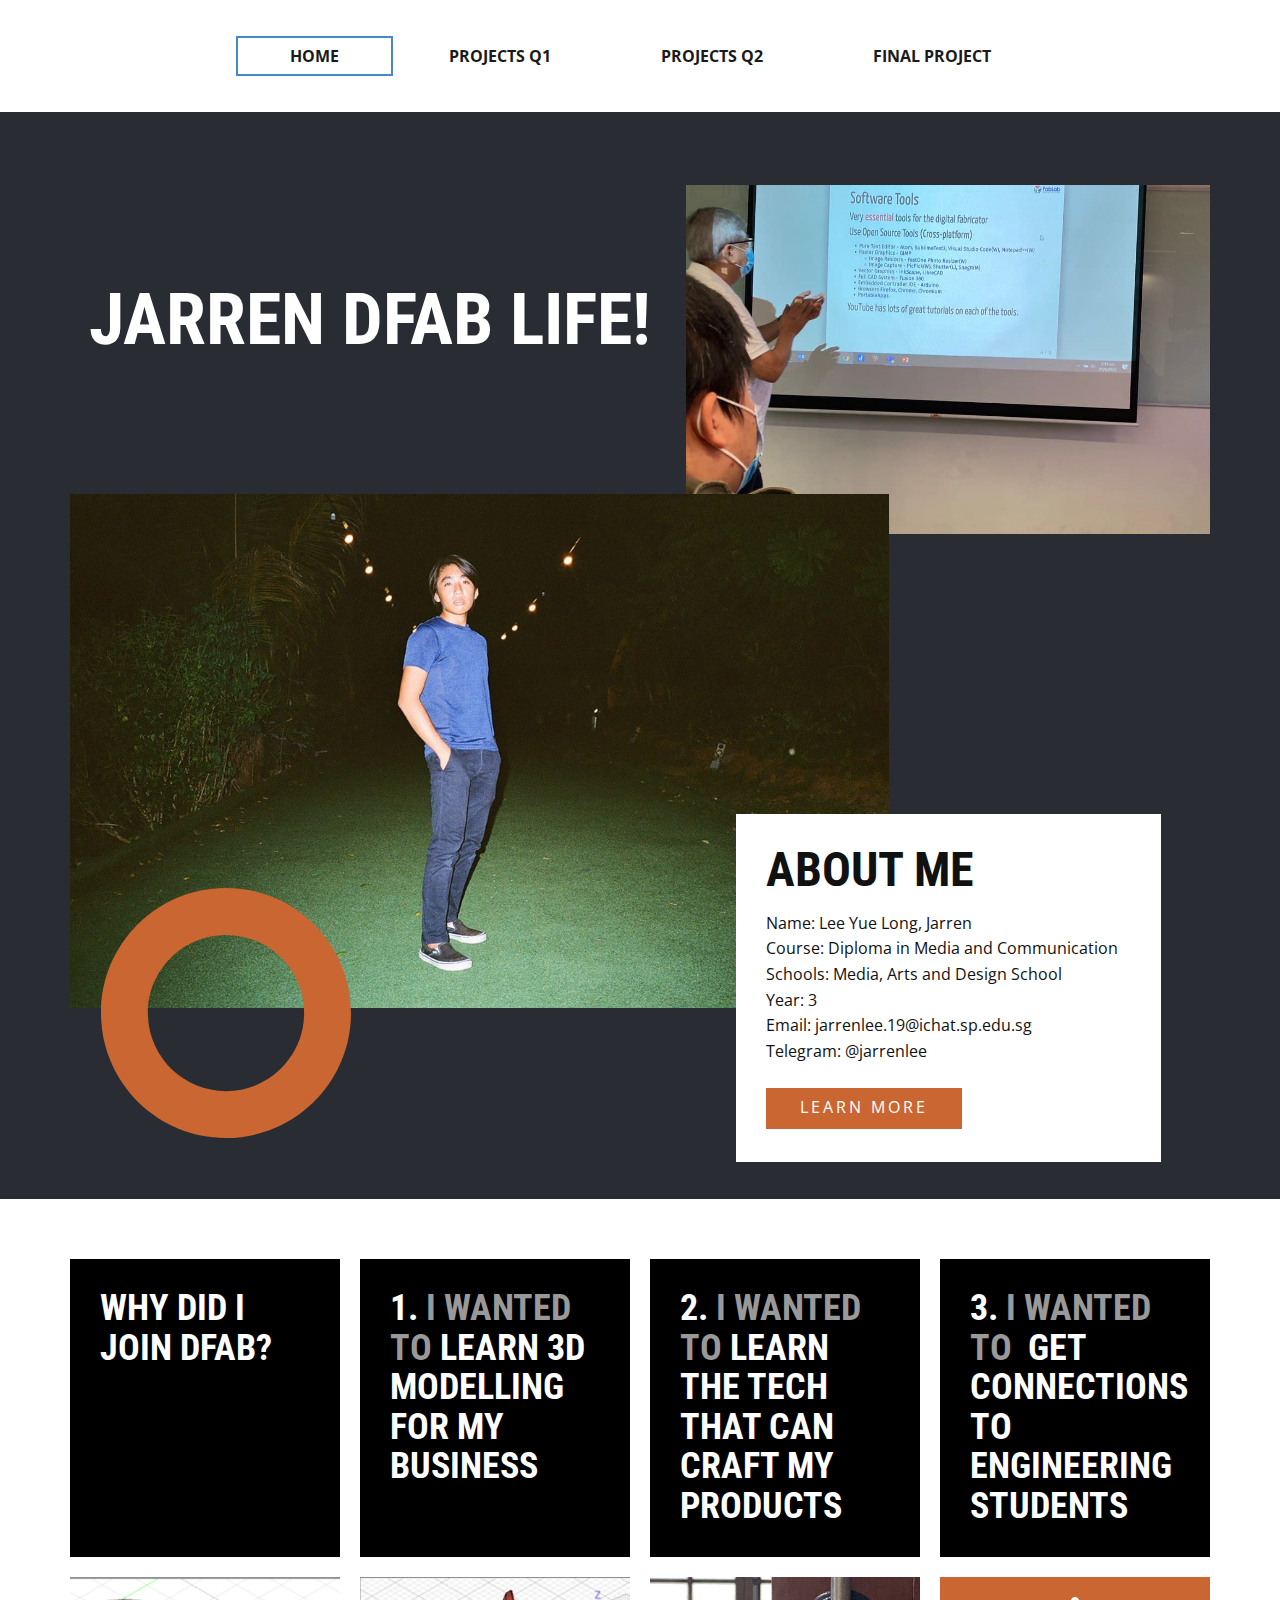
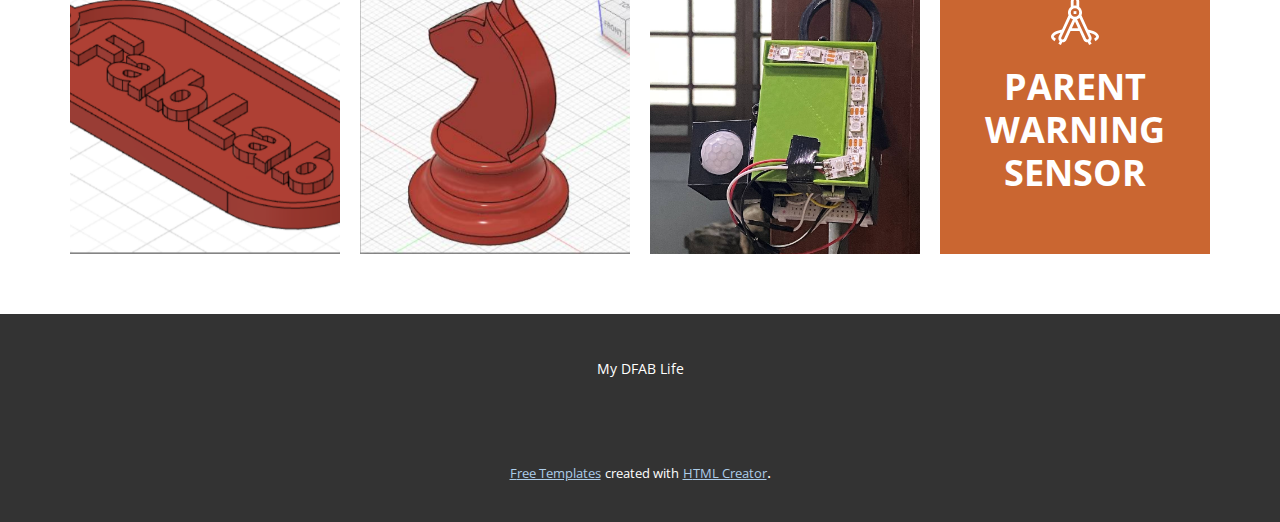
==== commit a81ed6ec: "add" ====
--- a/index.html
+++ b/index.html
@@ -15,12 +15,6 @@
     <meta name="generator" content="Nicepage 3.14.1, nicepage.com">
     <link id="u-theme-google-font" rel="stylesheet" href="https://fonts.googleapis.com/css?family=Roboto+Condensed:300,300i,400,400i,700,700i|Open+Sans:300,300i,400,400i,600,600i,700,700i,800,800i">
     <link id="u-page-google-font" rel="stylesheet" href="https://fonts.googleapis.com/css?family=Roboto+Condensed:300,300i,400,400i,700,700i|Roboto+Condensed:300,300i,400,400i,700,700i">
-    
-    
-    
-    
-    
-    
     
     
     
@@ -46,18 +40,20 @@
             </a>
           </div>
           <div class="u-custom-menu u-nav-container">
-            <ul class="u-nav u-spacing-2 u-unstyled u-nav-1"><li class="u-nav-item"><a class="u-border-2 u-border-active-palette-1-base u-border-hover-palette-1-light-1 u-button-style u-nav-link u-text-active-grey-90 u-text-grey-90 u-text-hover-grey-90" style="padding: 10px 52px;">Home</a>
-</li><li class="u-nav-item"><a class="u-border-2 u-border-active-palette-1-base u-border-hover-palette-1-light-1 u-button-style u-nav-link u-text-active-grey-90 u-text-grey-90 u-text-hover-grey-90" href="Projects.html" style="padding: 10px 52px;">Projects</a>
-</li><li class="u-nav-item"><a class="u-border-2 u-border-active-palette-1-base u-border-hover-palette-1-light-1 u-button-style u-nav-link u-text-active-grey-90 u-text-grey-90 u-text-hover-grey-90" href="Page-8.html" style="padding: 10px 52px;">About</a>
+            <ul class="u-nav u-spacing-2 u-unstyled u-nav-1"><li class="u-nav-item"><a class="u-border-2 u-border-active-palette-1-base u-border-hover-palette-1-light-1 u-button-style u-nav-link u-text-active-grey-90 u-text-grey-90 u-text-hover-grey-90" href="Home.html" style="padding: 10px 52px;">Home</a>
+</li><li class="u-nav-item"><a class="u-border-2 u-border-active-palette-1-base u-border-hover-palette-1-light-1 u-button-style u-nav-link u-text-active-grey-90 u-text-grey-90 u-text-hover-grey-90" href="Projects-Q1.html" style="padding: 10px 52px;">Projects Q1</a>
+</li><li class="u-nav-item"><a class="u-border-2 u-border-active-palette-1-base u-border-hover-palette-1-light-1 u-button-style u-nav-link u-text-active-grey-90 u-text-grey-90 u-text-hover-grey-90" href="Projects-Q2.html" style="padding: 10px 52px;">Projects Q2</a>
+</li><li class="u-nav-item"><a class="u-border-2 u-border-active-palette-1-base u-border-hover-palette-1-light-1 u-button-style u-nav-link u-text-active-grey-90 u-text-grey-90 u-text-hover-grey-90" href="Final-Project.html" style="padding: 10px 52px;">Final Project</a>
 </li></ul>
           </div>
           <div class="u-custom-menu u-nav-container-collapse">
             <div class="u-align-center u-black u-container-style u-inner-container-layout u-opacity u-opacity-95 u-sidenav">
               <div class="u-sidenav-overflow">
                 <div class="u-menu-close"></div>
-                <ul class="u-align-center u-nav u-popupmenu-items u-unstyled u-nav-2"><li class="u-nav-item"><a class="u-button-style u-nav-link" style="padding: 10px 52px;">Home</a>
-</li><li class="u-nav-item"><a class="u-button-style u-nav-link" href="Projects.html" style="padding: 10px 52px;">Projects</a>
-</li><li class="u-nav-item"><a class="u-button-style u-nav-link" href="Page-8.html" style="padding: 10px 52px;">About</a>
+                <ul class="u-align-center u-nav u-popupmenu-items u-unstyled u-nav-2"><li class="u-nav-item"><a class="u-button-style u-nav-link" href="Home.html" style="padding: 10px 52px;">Home</a>
+</li><li class="u-nav-item"><a class="u-button-style u-nav-link" href="Projects-Q1.html" style="padding: 10px 52px;">Projects Q1</a>
+</li><li class="u-nav-item"><a class="u-button-style u-nav-link" href="Projects-Q2.html" style="padding: 10px 52px;">Projects Q2</a>
+</li><li class="u-nav-item"><a class="u-button-style u-nav-link" href="Final-Project.html" style="padding: 10px 52px;">Final Project</a>
 </li></ul>
               </div>
             </div>
@@ -136,14 +132,13 @@
                   <div class="u-container-style u-image u-layout-cell u-size-15 u-size-30-md u-image-2" data-image-width="508" data-image-height="470">
                     <div class="u-container-layout u-container-layout-6"></div>
                   </div>
-                  <div class="u-container-style u-image u-layout-cell u-size-15 u-size-30-md u-image-3" data-image-width="1125" data-image-height="1500">
+                  <div class="u-container-style u-image u-layout-cell u-size-15 u-size-30-md u-image-3" data-image-width="960" data-image-height="1280">
                     <div class="u-container-layout u-container-layout-7"></div>
                   </div>
                   <div class="u-align-center u-container-style u-layout-cell u-palette-2-base u-size-15 u-size-30-md u-layout-cell-8">
-                    <div class="u-container-layout u-valign-middle u-container-layout-8"><span class="u-icon u-icon-circle u-icon-1"><svg class="u-svg-link" preserveAspectRatio="xMidYMin slice" viewBox="0 0 512 512" style=""><use xmlns:xlink="http://www.w3.org/1999/xlink" xlink:href="#svg-f401"></use></svg><svg class="u-svg-content" viewBox="0 0 512 512" id="svg-f401"><g><path d="m241 151.077h30v30h-30z"></path><path d="m394.187 345.407-69.401-149.479c3.988-9.154 6.214-19.246 6.214-29.851 0-24.484-11.796-46.262-30-59.959v-61.041c0-24.813-20.187-45-45-45s-45 20.187-45 45v61.041c-18.204 13.697-30 35.475-30 59.959 0 10.606 2.226 20.697 6.214 29.851l-69.401 149.479c-44.246 9.429-117.813 31.729-117.813 76.67 0 18.719 12.664 35.342 37.639 49.407l14.722-26.14c-14.002-7.885-22.361-16.583-22.361-23.267 0-9.922 19.677-27.841 71.698-41.961l-18.498 39.843c-8.234 17.659-3.978 37.988 9.117 50.985l-13.525 27.888 26.993 13.092 13.658-28.161c18.71 1.913 37.08-8.084 45.336-25.791l43.822-94.395c15.52-.991 31.421-1.499 47.399-1.499s31.88.508 47.399 1.499l43.833 94.418c8.297 17.792 26.77 27.664 45.325 25.768l13.659 28.161 26.992-13.092-13.513-27.861c12.851-12.707 17.51-32.987 9.115-50.989l-18.509-39.865c52.022 14.118 71.699 32.038 71.699 41.96 0 6.685-8.359 15.383-22.36 23.268l14.721 26.14c24.976-14.065 37.64-30.688 37.64-49.408-.001-44.978-73.686-67.266-117.814-76.67zm-153.187-300.33c0-8.271 6.729-15 15-15s15 6.729 15 15v47.509c-4.848-.988-9.864-1.509-15-1.509s-10.152.521-15 1.509zm15 76c24.813 0 45 20.187 45 45s-20.187 45-45 45-45-20.187-45-45 20.187-45 45-45zm-118.422 324.239c-3.504 7.513-12.42 10.76-19.934 7.255-7.484-3.489-10.777-12.381-7.245-19.956l97.185-209.323c7.633 6.469 16.562 11.449 26.35 14.468zm85.317-112.531 33.105-71.309 33.105 71.31c-21.91-.921-44.3-.921-66.21-.001zm151.538 112.554-96.367-207.579c9.787-3.019 18.717-7.999 26.349-14.468l97.196 209.345c3.503 7.512.26 16.429-7.254 19.933-7.542 3.519-16.448.223-19.924-7.231z"></path>
+                    <div class="u-container-layout u-container-layout-8"><span class="u-icon u-icon-circle u-icon-1"><svg class="u-svg-link" preserveAspectRatio="xMidYMin slice" viewBox="0 0 512 512" style=""><use xmlns:xlink="http://www.w3.org/1999/xlink" xlink:href="#svg-f401"></use></svg><svg class="u-svg-content" viewBox="0 0 512 512" id="svg-f401"><g><path d="m241 151.077h30v30h-30z"></path><path d="m394.187 345.407-69.401-149.479c3.988-9.154 6.214-19.246 6.214-29.851 0-24.484-11.796-46.262-30-59.959v-61.041c0-24.813-20.187-45-45-45s-45 20.187-45 45v61.041c-18.204 13.697-30 35.475-30 59.959 0 10.606 2.226 20.697 6.214 29.851l-69.401 149.479c-44.246 9.429-117.813 31.729-117.813 76.67 0 18.719 12.664 35.342 37.639 49.407l14.722-26.14c-14.002-7.885-22.361-16.583-22.361-23.267 0-9.922 19.677-27.841 71.698-41.961l-18.498 39.843c-8.234 17.659-3.978 37.988 9.117 50.985l-13.525 27.888 26.993 13.092 13.658-28.161c18.71 1.913 37.08-8.084 45.336-25.791l43.822-94.395c15.52-.991 31.421-1.499 47.399-1.499s31.88.508 47.399 1.499l43.833 94.418c8.297 17.792 26.77 27.664 45.325 25.768l13.659 28.161 26.992-13.092-13.513-27.861c12.851-12.707 17.51-32.987 9.115-50.989l-18.509-39.865c52.022 14.118 71.699 32.038 71.699 41.96 0 6.685-8.359 15.383-22.36 23.268l14.721 26.14c24.976-14.065 37.64-30.688 37.64-49.408-.001-44.978-73.686-67.266-117.814-76.67zm-153.187-300.33c0-8.271 6.729-15 15-15s15 6.729 15 15v47.509c-4.848-.988-9.864-1.509-15-1.509s-10.152.521-15 1.509zm15 76c24.813 0 45 20.187 45 45s-20.187 45-45 45-45-20.187-45-45 20.187-45 45-45zm-118.422 324.239c-3.504 7.513-12.42 10.76-19.934 7.255-7.484-3.489-10.777-12.381-7.245-19.956l97.185-209.323c7.633 6.469 16.562 11.449 26.35 14.468zm85.317-112.531 33.105-71.309 33.105 71.31c-21.91-.921-44.3-.921-66.21-.001zm151.538 112.554-96.367-207.579c9.787-3.019 18.717-7.999 26.349-14.468l97.196 209.345c3.503 7.512.26 16.429-7.254 19.933-7.542 3.519-16.448.223-19.924-7.231z"></path>
 </g></svg></span>
-                      <h5 class="u-custom-font u-text u-text-font u-text-5">Architecture</h5>
-                      <p class="u-text u-text-6">Sample text. Click to select the text box. Click again or double click to start editing the text.</p>
+                      <h5 class="u-custom-font u-text u-text-font u-text-5">Parent warning sensor</h5>
                     </div>
                   </div>
                 </div>
@@ -153,263 +148,10 @@
         </div>
       </div>
     </section>
-    <section class="u-clearfix u-palette-5-dark-3 u-section-3" id="sec-161e">
-      <div class="u-clearfix u-sheet u-valign-middle-xs u-sheet-1">
-        <img src="images/concrete-bridge_1127-2099.jpg" alt="" class="u-align-left u-image u-image-1">
-        <div class="u-align-left u-border-12 u-border-palette-2-base u-shape u-shape-1"></div>
-        <img src="images/motion-blur-train_64030-589.jpg" alt="" class="u-align-left u-image u-image-2">
-        <div class="u-align-left u-container-style u-group u-group-1">
-          <div class="u-container-layout u-container-layout-1">
-            <h2 class="u-custom-font u-font-roboto-condensed u-text u-text-1">Planning for 2050</h2>
-            <p class="u-text u-text-2">Sample text. Click to select the text box. Click again or double click to start editing the text.</p>
-            <p class="u-text u-text-3">Images from <a href="https://www.freepik.com/photos/city" class="u-border-1 u-border-white u-btn u-button-style u-none u-text-body-alt-color u-btn-1">Freepik</a>
-            </p>
-          </div>
-        </div>
-        <div class="u-align-left u-container-style u-expanded-width-xs u-group u-group-2">
-          <div class="u-container-layout u-valign-middle u-container-layout-2">
-            <h3 class="u-text u-text-4">Future Cities</h3>
-            <p class="u-text u-text-5">Sample text. Click to select the text box. Click again or double click to start editing the text.</p>
-          </div>
-        </div>
-      </div>
-    </section>
-    <section class="u-clearfix u-white u-section-4" id="carousel_7dca">
-      <div class="u-clearfix u-sheet u-sheet-1">
-        <h5 class="u-text u-text-1">AGENCY is a collaborative interdisciplinary practice engaging contemporary culture through architecture and urbanism.</h5>
-        <div class="u-clearfix u-expanded-width u-layout-wrap u-layout-wrap-1">
-          <div class="u-layout">
-            <div class="u-layout-row">
-              <div class="u-container-style u-layout-cell u-size-20 u-layout-cell-1">
-                <div class="u-container-layout u-container-layout-1">
-                  <h6 class="u-align-left u-custom-font u-text u-text-font u-text-2">Balance</h6>
-                  <div class="u-border-10 u-border-palette-2-base u-line u-line-horizontal u-line-1"></div>
-                  <h5 class="u-custom-font u-text u-text-font u-text-3">Odio euismod lacinia at quis risus sed. At tellus at urna condimentum mattis pellentesque. Elit sed vulputate mi sit amet mauris commodo quis. Proin sagittis nisl rhoncus mattis rhoncus urna neque viverra justo. Nisl purus in mollis nunc sed id semper. Aliquam ut porttitor leo a diam. Amet volutpat consequat mauris nunc congue nisi vitae suscipit tellus.</h5>
-                </div>
-              </div>
-              <div class="u-container-style u-layout-cell u-size-20 u-layout-cell-2">
-                <div class="u-container-layout u-valign-top u-container-layout-2">
-                  <h6 class="u-custom-font u-text u-text-font u-text-4">garmony</h6>
-                  <p class="u-text u-text-5">Vel eros donec ac odio. Dolor sit amet consectetur adipiscing elit duis. Tempus egestas sed sed risus pretium quam vulputate dignissim suspendisse. Phasellus vestibulum lorem sed risus. Eros donec ac odio tempor orci. Lacus suspendisse faucibus interdum posuere lorem ipsum dolor sit. Cursus vitae congue mauris rhoncus aenean. <br>
-                  </p>
-                </div>
-              </div>
-              <div class="u-container-style u-layout-cell u-size-20 u-layout-cell-3">
-                <div class="u-container-layout u-valign-top u-container-layout-3">
-                  <p class="u-text u-text-default u-text-6">Id aliquet lectus proin nibh nisl condimentum id venenatis a. Sagittis eu volutpat odio facilisis mauris sit amet massa vitae. Volutpat sed cras ornare arcu dui vivamus arcu felis bibendum. Sagittis eu volutpat odio facilisis mauris sit. Venenatis tellus in metus vulputate eu scelerisque. Nulla facilisi nullam vehicula ipsum a arcu cursus. </p>
-                  <a href="https://nicepage.com/c/text-on-image-html-templates" class="u-btn u-button-style u-hover-palette-5-dark-3 u-palette-2-base u-text-body-alt-color u-text-hover-white u-btn-1">learn more</a>
-                </div>
-              </div>
-            </div>
-          </div>
-        </div>
-      </div>
-    </section>
-    <section class="u-align-left u-clearfix u-image u-section-5" id="carousel_21c3" data-image-width="1125" data-image-height="1500">
-      <div class="u-clearfix u-sheet u-valign-bottom u-sheet-1">
-        <div class="u-clearfix u-expanded-width u-layout-wrap u-layout-wrap-1">
-          <div class="u-layout">
-            <div class="u-layout-row">
-              <div class="u-align-center-sm u-align-center-xs u-align-left-lg u-align-left-md u-align-left-xl u-container-style u-layout-cell u-palette-2-base u-size-18 u-layout-cell-1">
-                <div class="u-container-layout u-valign-middle u-container-layout-1">
-                  <h1 class="u-text u-text-1">about Us</h1>
-                </div>
-              </div>
-              <div class="u-align-left u-container-style u-layout-cell u-size-42 u-white u-layout-cell-2">
-                <div class="u-container-layout u-valign-middle u-container-layout-2">
-                  <p class="u-text u-text-2">Pharetra magna ac placerat vestibulum lectus mauris ultrices. Ut pharetra sit amet aliquam id diam maecenas ultricies mi. Sollicitudin ac orci phasellus egestas tellus rutrum. Venenatis cras sed felis eget. Amet risus nullam eget felis eget nunc. Lacus vestibulum sed arcu non odio euismod. Consectetur adipiscing elit duis tristique.</p>
-                </div>
-              </div>
-            </div>
-          </div>
-        </div>
-      </div>
-    </section>
-    <section class="u-align-left u-clearfix u-white u-section-6" id="carousel_0f6e">
-      <div class="u-clearfix u-sheet u-sheet-1">
-        <h5 class="u-text u-text-1">We're a team of architects and interior designers in London, Hong Kong and Sydney </h5>
-        <div class="u-list u-list-1">
-          <div class="u-repeater u-repeater-1">
-            <div class="u-align-left u-container-style u-grey-5 u-list-item u-repeater-item u-list-item-1">
-              <div class="u-container-layout u-similar-container u-container-layout-1"><span class="u-icon u-icon-circle u-spacing-10 u-text-black u-white u-icon-1"><svg class="u-svg-link" preserveAspectRatio="xMidYMin slice" viewBox="0 0 496.011 496.011" style=""><use xmlns:xlink="http://www.w3.org/1999/xlink" xlink:href="#svg-2bbd"></use></svg><svg xmlns="http://www.w3.org/2000/svg" xmlns:xlink="http://www.w3.org/1999/xlink" version="1.1" xml:space="preserve" class="u-svg-content" viewBox="0 0 496.011 496.011" x="0px" y="0px" id="svg-2bbd" style="enable-background:new 0 0 496.011 496.011;"><g><g><g><path d="M408,180.107c-4.418,0-8,3.582-8,8v263.904H16v-384h320c4.418,0,8-3.582,8-8s-3.582-8-8-8H8c-4.418,0-8,3.582-8,8v400     c0,4.418,3.582,8,8,8h400c4.418,0,8-3.582,8-8V188.107C416,183.688,412.418,180.107,408,180.107z"></path><path d="M493.728,30.411c-3.093-3.163-8.165-3.221-11.328-0.128L168.464,336.387L62.016,214.747     c-2.684-3.51-7.704-4.18-11.214-1.496s-4.18,7.704-1.496,11.214c0.218,0.286,0.456,0.556,0.711,0.81l112,128     c1.435,1.647,3.482,2.636,5.664,2.736H168c2.092,0.004,4.102-0.812,5.6-2.272l320-312     C496.763,38.646,496.821,33.574,493.728,30.411z"></path>
-</g>
-</g>
-</g></svg></span>
-                <p class="u-text u-text-2">Lacinia at quis risus sed vulputate. Nisi quis eleifend quam adipiscing vitae proin sagittis nisl. Nulla facilisi morbi tempus iaculis urna id volutpat lacus. Accumsan in nisl nisi scelerisque.</p>
-              </div>
-            </div>
-            <div class="u-align-left u-container-style u-grey-5 u-list-item u-repeater-item u-video-cover u-list-item-2">
-              <div class="u-container-layout u-similar-container u-container-layout-2"><span class="u-icon u-icon-circle u-spacing-10 u-text-black u-white u-icon-2"><svg class="u-svg-link" preserveAspectRatio="xMidYMin slice" viewBox="0 0 496.011 496.011" style=""><use xmlns:xlink="http://www.w3.org/1999/xlink" xlink:href="#svg-2bbd"></use></svg><svg xmlns="http://www.w3.org/2000/svg" xmlns:xlink="http://www.w3.org/1999/xlink" version="1.1" xml:space="preserve" class="u-svg-content" viewBox="0 0 496.011 496.011" x="0px" y="0px" id="svg-2bbd" style="enable-background:new 0 0 496.011 496.011;"><g><g><g><path d="M408,180.107c-4.418,0-8,3.582-8,8v263.904H16v-384h320c4.418,0,8-3.582,8-8s-3.582-8-8-8H8c-4.418,0-8,3.582-8,8v400     c0,4.418,3.582,8,8,8h400c4.418,0,8-3.582,8-8V188.107C416,183.688,412.418,180.107,408,180.107z"></path><path d="M493.728,30.411c-3.093-3.163-8.165-3.221-11.328-0.128L168.464,336.387L62.016,214.747     c-2.684-3.51-7.704-4.18-11.214-1.496s-4.18,7.704-1.496,11.214c0.218,0.286,0.456,0.556,0.711,0.81l112,128     c1.435,1.647,3.482,2.636,5.664,2.736H168c2.092,0.004,4.102-0.812,5.6-2.272l320-312     C496.763,38.646,496.821,33.574,493.728,30.411z"></path>
-</g>
-</g>
-</g></svg></span>
-                <p class="u-text u-text-3">Lacinia at quis risus sed vulputate. Nisi quis eleifend quam adipiscing vitae proin sagittis nisl. Nulla facilisi morbi tempus iaculis urna id volutpat lacus. Accumsan in nisl nisi scelerisque.</p>
-              </div>
-            </div>
-            <div class="u-align-left u-container-style u-grey-5 u-list-item u-repeater-item u-video-cover u-list-item-3">
-              <div class="u-container-layout u-similar-container u-container-layout-3"><span class="u-icon u-icon-circle u-spacing-10 u-text-black u-white u-icon-3"><svg class="u-svg-link" preserveAspectRatio="xMidYMin slice" viewBox="0 0 496.011 496.011" style=""><use xmlns:xlink="http://www.w3.org/1999/xlink" xlink:href="#svg-2bbd"></use></svg><svg xmlns="http://www.w3.org/2000/svg" xmlns:xlink="http://www.w3.org/1999/xlink" version="1.1" xml:space="preserve" class="u-svg-content" viewBox="0 0 496.011 496.011" x="0px" y="0px" id="svg-2bbd" style="enable-background:new 0 0 496.011 496.011;"><g><g><g><path d="M408,180.107c-4.418,0-8,3.582-8,8v263.904H16v-384h320c4.418,0,8-3.582,8-8s-3.582-8-8-8H8c-4.418,0-8,3.582-8,8v400     c0,4.418,3.582,8,8,8h400c4.418,0,8-3.582,8-8V188.107C416,183.688,412.418,180.107,408,180.107z"></path><path d="M493.728,30.411c-3.093-3.163-8.165-3.221-11.328-0.128L168.464,336.387L62.016,214.747     c-2.684-3.51-7.704-4.18-11.214-1.496s-4.18,7.704-1.496,11.214c0.218,0.286,0.456,0.556,0.711,0.81l112,128     c1.435,1.647,3.482,2.636,5.664,2.736H168c2.092,0.004,4.102-0.812,5.6-2.272l320-312     C496.763,38.646,496.821,33.574,493.728,30.411z"></path>
-</g>
-</g>
-</g></svg></span>
-                <p class="u-text u-text-4">Get access to exclusive products that are not available in your country. New brands and stores are added to our platform daily. You can rely on Big Apple Buddy to help you discover the latest products from the USA.</p>
-              </div>
-            </div>
-            <div class="u-align-left u-container-style u-grey-5 u-list-item u-repeater-item u-video-cover u-list-item-4">
-              <div class="u-container-layout u-similar-container u-container-layout-4"><span class="u-icon u-icon-circle u-spacing-10 u-text-black u-white u-icon-4"><svg class="u-svg-link" preserveAspectRatio="xMidYMin slice" viewBox="0 0 496.011 496.011" style=""><use xmlns:xlink="http://www.w3.org/1999/xlink" xlink:href="#svg-2bbd"></use></svg><svg xmlns="http://www.w3.org/2000/svg" xmlns:xlink="http://www.w3.org/1999/xlink" version="1.1" xml:space="preserve" class="u-svg-content" viewBox="0 0 496.011 496.011" x="0px" y="0px" id="svg-2bbd" style="enable-background:new 0 0 496.011 496.011;"><g><g><g><path d="M408,180.107c-4.418,0-8,3.582-8,8v263.904H16v-384h320c4.418,0,8-3.582,8-8s-3.582-8-8-8H8c-4.418,0-8,3.582-8,8v400     c0,4.418,3.582,8,8,8h400c4.418,0,8-3.582,8-8V188.107C416,183.688,412.418,180.107,408,180.107z"></path><path d="M493.728,30.411c-3.093-3.163-8.165-3.221-11.328-0.128L168.464,336.387L62.016,214.747     c-2.684-3.51-7.704-4.18-11.214-1.496s-4.18,7.704-1.496,11.214c0.218,0.286,0.456,0.556,0.711,0.81l112,128     c1.435,1.647,3.482,2.636,5.664,2.736H168c2.092,0.004,4.102-0.812,5.6-2.272l320-312     C496.763,38.646,496.821,33.574,493.728,30.411z"></path>
-</g>
-</g>
-</g></svg></span>
-                <p class="u-text u-text-5">Lacinia at quis risus sed vulputate. Nisi quis eleifend quam adipiscing vitae proin sagittis nisl. Nulla facilisi morbi tempus iaculis urna id volutpat lacus. Accumsan in nisl nisi scelerisque.</p>
-              </div>
-            </div>
-            <div class="u-align-left u-container-style u-grey-5 u-list-item u-repeater-item u-video-cover u-list-item-5">
-              <div class="u-container-layout u-similar-container u-container-layout-5"><span class="u-icon u-icon-circle u-spacing-10 u-text-black u-white u-icon-5"><svg class="u-svg-link" preserveAspectRatio="xMidYMin slice" viewBox="0 0 496.011 496.011" style=""><use xmlns:xlink="http://www.w3.org/1999/xlink" xlink:href="#svg-2bbd"></use></svg><svg xmlns="http://www.w3.org/2000/svg" xmlns:xlink="http://www.w3.org/1999/xlink" version="1.1" xml:space="preserve" class="u-svg-content" viewBox="0 0 496.011 496.011" x="0px" y="0px" id="svg-2bbd" style="enable-background:new 0 0 496.011 496.011;"><g><g><g><path d="M408,180.107c-4.418,0-8,3.582-8,8v263.904H16v-384h320c4.418,0,8-3.582,8-8s-3.582-8-8-8H8c-4.418,0-8,3.582-8,8v400     c0,4.418,3.582,8,8,8h400c4.418,0,8-3.582,8-8V188.107C416,183.688,412.418,180.107,408,180.107z"></path><path d="M493.728,30.411c-3.093-3.163-8.165-3.221-11.328-0.128L168.464,336.387L62.016,214.747     c-2.684-3.51-7.704-4.18-11.214-1.496s-4.18,7.704-1.496,11.214c0.218,0.286,0.456,0.556,0.711,0.81l112,128     c1.435,1.647,3.482,2.636,5.664,2.736H168c2.092,0.004,4.102-0.812,5.6-2.272l320-312     C496.763,38.646,496.821,33.574,493.728,30.411z"></path>
-</g>
-</g>
-</g></svg></span>
-                <p class="u-text u-text-6">Lacinia at quis risus sed vulputate. Nisi quis eleifend quam adipiscing vitae proin sagittis nisl. Nulla facilisi morbi tempus iaculis urna id volutpat lacus. Accumsan in nisl nisi scelerisque.</p>
-              </div>
-            </div>
-            <div class="u-align-left u-container-style u-grey-5 u-list-item u-repeater-item u-video-cover u-list-item-6">
-              <div class="u-container-layout u-similar-container u-container-layout-6"><span class="u-icon u-icon-circle u-spacing-10 u-text-black u-white u-icon-6"><svg class="u-svg-link" preserveAspectRatio="xMidYMin slice" viewBox="0 0 496.011 496.011" style=""><use xmlns:xlink="http://www.w3.org/1999/xlink" xlink:href="#svg-2bbd"></use></svg><svg xmlns="http://www.w3.org/2000/svg" xmlns:xlink="http://www.w3.org/1999/xlink" version="1.1" xml:space="preserve" class="u-svg-content" viewBox="0 0 496.011 496.011" x="0px" y="0px" id="svg-2bbd" style="enable-background:new 0 0 496.011 496.011;"><g><g><g><path d="M408,180.107c-4.418,0-8,3.582-8,8v263.904H16v-384h320c4.418,0,8-3.582,8-8s-3.582-8-8-8H8c-4.418,0-8,3.582-8,8v400     c0,4.418,3.582,8,8,8h400c4.418,0,8-3.582,8-8V188.107C416,183.688,412.418,180.107,408,180.107z"></path><path d="M493.728,30.411c-3.093-3.163-8.165-3.221-11.328-0.128L168.464,336.387L62.016,214.747     c-2.684-3.51-7.704-4.18-11.214-1.496s-4.18,7.704-1.496,11.214c0.218,0.286,0.456,0.556,0.711,0.81l112,128     c1.435,1.647,3.482,2.636,5.664,2.736H168c2.092,0.004,4.102-0.812,5.6-2.272l320-312     C496.763,38.646,496.821,33.574,493.728,30.411z"></path>
-</g>
-</g>
-</g></svg></span>
-                <p class="u-text u-text-7">Lacinia at quis risus sed vulputate. Nisi quis eleifend quam adipiscing vitae proin sagittis nisl. Nulla facilisi morbi tempus iaculis urna id volutpat lacus. Accumsan in nisl nisi scelerisque.</p>
-              </div>
-            </div>
-          </div>
-        </div>
-      </div>
-    </section>
-    <section class="u-align-center u-clearfix u-palette-5-dark-3 u-valign-middle-md u-valign-middle-sm u-valign-middle-xs u-section-7" id="carousel_29a6">
-      <div class="u-expanded-width u-palette-2-base u-shape u-shape-rectangle u-shape-1"></div>
-      <div class="u-clearfix u-layout-wrap u-layout-wrap-1">
-        <div class="u-gutter-0 u-layout">
-          <div class="u-layout-row">
-            <div class="u-size-22">
-              <div class="u-layout-col">
-                <div class="u-container-style u-layout-cell u-left-cell u-size-30 u-layout-cell-1">
-                  <div class="u-container-layout u-valign-top u-container-layout-1">
-                    <img class="u-expanded-width u-image u-image-1" src="images/er.jpg" data-image-width="1000" data-image-height="992">
-                  </div>
-                </div>
-                <div class="u-container-style u-layout-cell u-left-cell u-size-30 u-layout-cell-2">
-                  <div class="u-container-layout u-valign-bottom-sm u-valign-bottom-xs u-container-layout-2">
-                    <img class="u-image u-image-2" src="images/ffff-min.jpg" data-image-width="1200" data-image-height="810">
-                  </div>
-                </div>
-              </div>
-            </div>
-            <div class="u-size-38">
-              <div class="u-layout-col">
-                <div class="u-size-20">
-                  <div class="u-layout-row">
-                    <div class="u-align-left u-container-style u-layout-cell u-right-cell u-size-60 u-layout-cell-3">
-                      <div class="u-container-layout u-container-layout-3">
-                        <h2 class="u-text u-text-1">Our Team</h2>
-                        <p class="u-text u-text-2">Sample text. Sample text. Click to select the text box. Click again or double click to start editing the text.</p>
-                        <a href="https://nicepage.com/static-site-generator" class="u-active-white u-border-2 u-border-white u-btn u-button-style u-hover-white u-none u-text-active-palette-5-dark-3 u-text-body-alt-color u-text-hover-palette-5-dark-3 u-btn-1">Learn more</a>
-                        <p class="u-align-left u-text u-text-3">Image from <a href="https://www.freepik.com/photos/people" class="u-active-none u-border-1 u-border-active-palette-2-base u-border-hover-palette-2-base u-border-white u-btn u-button-link u-button-style u-hover-none u-none u-text-body-alt-color u-btn-2">Freepik</a>
-                        </p>
-                      </div>
-                    </div>
-                  </div>
-                </div>
-                <div class="u-size-20">
-                  <div class="u-layout-row">
-                    <div class="u-container-style u-image u-layout-cell u-right-cell u-size-60 u-image-3" data-image-width="1200" data-image-height="800">
-                      <div class="u-container-layout u-valign-middle u-container-layout-4"></div>
-                    </div>
-                  </div>
-                </div>
-                <div class="u-size-20">
-                  <div class="u-layout-row">
-                    <div class="u-container-style u-layout-cell u-size-32-md u-size-32-sm u-size-32-xs u-size-34-lg u-size-34-xl u-layout-cell-5">
-                      <div class="u-container-layout u-valign-bottom u-container-layout-5">
-                        <img class="u-expanded-width u-image u-image-4" src="images/gfgfg.jpg" data-image-width="1200" data-image-height="955">
-                      </div>
-                    </div>
-                    <div class="u-container-style u-layout-cell u-right-cell u-size-26-lg u-size-26-xl u-size-28-md u-size-28-sm u-size-28-xs u-layout-cell-6">
-                      <div class="u-container-layout u-container-layout-6">
-                        <h4 class="u-align-center u-text u-text-4">Contact Us</h4>
-                        <div class="u-border-2 u-border-palette-5-dark-1 u-expanded-width u-line u-line-horizontal u-line-1"></div>
-                        <div class="u-social-icons u-spacing-10 u-social-icons-1">
-                          <a class="u-social-url" target="_blank" href=""><span class="u-icon u-icon-circle u-social-facebook u-social-icon u-icon-1"><svg class="u-svg-link" preserveAspectRatio="xMidYMin slice" viewBox="0 0 112 112" style=""><use xmlns:xlink="http://www.w3.org/1999/xlink" xlink:href="#svg-a8e3"></use></svg><svg x="0px" y="0px" viewBox="0 0 112 112" id="svg-a8e3" class="u-svg-content"><path d="M75.5,28.8H65.4c-1.5,0-4,0.9-4,4.3v9.4h13.9l-1.5,15.8H61.4v45.1H42.8V58.3h-8.8V42.4h8.8V32.2 c0-7.4,3.4-18.8,18.8-18.8h13.8v15.4H75.5z"></path></svg></span>
-                          </a>
-                          <a class="u-social-url" target="_blank" href=""><span class="u-icon u-icon-circle u-social-icon u-social-twitter u-icon-2"><svg class="u-svg-link" preserveAspectRatio="xMidYMin slice" viewBox="0 0 112 112" style=""><use xmlns:xlink="http://www.w3.org/1999/xlink" xlink:href="#svg-b675"></use></svg><svg x="0px" y="0px" viewBox="0 0 112 112" id="svg-b675" class="u-svg-content"><path d="M92.2,38.2c0,0.8,0,1.6,0,2.3c0,24.3-18.6,52.4-52.6,52.4c-10.6,0.1-20.2-2.9-28.5-8.2 c1.4,0.2,2.9,0.2,4.4,0.2c8.7,0,16.7-2.9,23-7.9c-8.1-0.2-14.9-5.5-17.3-12.8c1.1,0.2,2.4,0.2,3.4,0.2c1.6,0,3.3-0.2,4.8-0.7 c-8.4-1.6-14.9-9.2-14.9-18c0-0.2,0-0.2,0-0.2c2.5,1.4,5.4,2.2,8.4,2.3c-5-3.3-8.3-8.9-8.3-15.4c0-3.4,1-6.5,2.5-9.2 c9.1,11.1,22.7,18.5,38,19.2c-0.2-1.4-0.4-2.8-0.4-4.3c0.1-10,8.3-18.2,18.5-18.2c5.4,0,10.1,2.2,13.5,5.7c4.3-0.8,8.1-2.3,11.7-4.5 c-1.4,4.3-4.3,7.9-8.1,10.1c3.7-0.4,7.3-1.4,10.6-2.9C98.9,32.3,95.7,35.5,92.2,38.2z"></path></svg></span>
-                          </a>
-                          <a class="u-social-url" target="_blank" href=""><span class="u-icon u-icon-circle u-social-icon u-social-instagram u-icon-3"><svg class="u-svg-link" preserveAspectRatio="xMidYMin slice" viewBox="0 0 112 112" style=""><use xmlns:xlink="http://www.w3.org/1999/xlink" xlink:href="#svg-6474"></use></svg><svg x="0px" y="0px" viewBox="0 0 112 112" id="svg-6474" class="u-svg-content"><path d="M55.9,32.9c-12.8,0-23.2,10.4-23.2,23.2s10.4,23.2,23.2,23.2s23.2-10.4,23.2-23.2S68.7,32.9,55.9,32.9z M55.9,69.4c-7.4,0-13.3-6-13.3-13.3c-0.1-7.4,6-13.3,13.3-13.3s13.3,6,13.3,13.3C69.3,63.5,63.3,69.4,55.9,69.4z"></path><path d="M79.7,26.8c-3,0-5.4,2.5-5.4,5.4s2.5,5.4,5.4,5.4c3,0,5.4-2.5,5.4-5.4S82.7,26.8,79.7,26.8z"></path><path d="M78.2,11H33.5C21,11,10.8,21.3,10.8,33.7v44.7c0,12.6,10.2,22.8,22.7,22.8h44.7c12.6,0,22.7-10.2,22.7-22.7 V33.7C100.8,21.1,90.6,11,78.2,11z M91,78.4c0,7.1-5.8,12.8-12.8,12.8H33.5c-7.1,0-12.8-5.8-12.8-12.8V33.7 c0-7.1,5.8-12.8,12.8-12.8h44.7c7.1,0,12.8,5.8,12.8,12.8V78.4z"></path></svg></span>
-                          </a>
-                          <a class="u-social-url" target="_blank" href="#"><span class="u-icon u-icon-circle u-social-icon u-social-youtube u-icon-4"><svg class="u-svg-link" preserveAspectRatio="xMidYMin slice" viewBox="0 0 112 112" style=""><use xmlns:xlink="http://www.w3.org/1999/xlink" xlink:href="#svg-48be"></use></svg><svg x="0px" y="0px" viewBox="0 0 112 112" id="svg-48be" class="u-svg-content"><path d="M82.3,24H29.7C19.3,24,11,32.5,11,43v26.7c0,10.5,8.3,19,18.7,19h52.5c10.3,0,18.7-8.5,18.7-19V43 C101,32.5,92.7,24,82.3,24L82.3,24z M69.7,57.6L45.1,69.5c-0.7,0.2-1.4-0.2-1.4-0.8V44.1c0-0.7,0.8-1.3,1.4-0.8l24.6,12.6 C70.4,56.2,70.4,57.3,69.7,57.6L69.7,57.6z"></path></svg></span>
-                          </a>
-                        </div>
-                        <div class="u-border-2 u-border-palette-5-dark-1 u-expanded-width u-line u-line-horizontal u-line-2"></div>
-                        <p class="u-align-center u-text u-text-5">Sample text. he text box. Click again or double click to start editing the text.</p>
-                      </div>
-                    </div>
-                  </div>
-                </div>
-              </div>
-            </div>
-          </div>
-        </div>
-      </div>
-    </section>
-    <section class="u-clearfix u-section-8" id="carousel_626e">
-      <div class="u-clearfix u-expanded-width u-layout-wrap u-layout-wrap-1">
-        <div class="u-layout">
-          <div class="u-layout-row">
-            <div class="u-container-style u-image u-layout-cell u-left-cell u-size-30 u-image-1">
-              <div class="u-container-layout u-container-layout-1"></div>
-            </div>
-            <div class="u-container-style u-image u-layout-cell u-right-cell u-shading u-size-30 u-image-2" data-image-width="1000" data-image-height="1500">
-              <div class="u-container-layout u-valign-middle u-container-layout-2">
-                <h2 class="u-text u-text-1">contact form</h2>
-                <div class="u-expanded-width u-form u-form-1">
-                  <form action="#" method="POST" class="u-clearfix u-form-spacing-25 u-form-vertical u-inner-form" source="custom"><!-- hidden inputs for siteId and pageId -->
-                    <div class="u-form-group u-form-name">
-                      <label for="name-e4cc" class="u-form-control-hidden u-label">Name</label>
-                      <input type="text" placeholder="Enter your Name" id="name-e4cc" name="name" class="u-border-no-bottom u-border-no-left u-border-no-right u-border-no-top u-grey-5 u-input u-input-rectangle" required="">
-                    </div><!-- always visible -->
-                    <div class="u-form-email u-form-group">
-                      <label for="email-e4cc" class="u-form-control-hidden u-label">Email</label>
-                      <input type="email" placeholder="Enter a valid email address" id="email-e4cc" name="email" class="u-border-no-bottom u-border-no-left u-border-no-right u-border-no-top u-grey-5 u-input u-input-rectangle" required="">
-                    </div>
-                    <div class="u-form-group u-form-message">
-                      <label for="message-e4cc" class="u-form-control-hidden u-label">Message</label>
-                      <textarea placeholder="Enter your message" rows="4" cols="50" id="message-e4cc" name="message" class="u-border-no-bottom u-border-no-left u-border-no-right u-border-no-top u-grey-5 u-input u-input-rectangle" required=""></textarea>
-                    </div>
-                    <div class="u-form-group u-form-submit">
-                      <a href="#" class="u-active-grey-5 u-btn u-btn-submit u-button-style u-hover-grey-5 u-white u-btn-1">Submit</a>
-                      <input type="submit" value="submit" class="u-form-control-hidden u-grey-5">
-                    </div>
-                    <div class="u-form-send-message u-form-send-success"> Thank you! Your message has been sent. </div>
-                    <div class="u-form-send-error u-form-send-message"> Unable to send your message. Please fix errors then try again. </div>
-                    <input type="hidden" value="" name="recaptchaResponse">
-                  </form>
-                </div>
-                <h2 class="u-text u-text-2">follow us</h2>
-                <div class="u-social-icons u-spacing-20 u-social-icons-1">
-                  <a class="u-social-url" target="_blank" href=""><span class="u-icon u-icon-circle u-social-facebook u-social-icon u-icon-1"><svg class="u-svg-link" preserveAspectRatio="xMidYMin slice" viewBox="0 0 112.2 112.2" style=""><use xmlns:xlink="http://www.w3.org/1999/xlink" xlink:href="#svg-037f"></use></svg><svg class="u-svg-content" viewBox="0 0 112.2 112.2" x="0px" y="0px" id="svg-037f" style="enable-background:new 0 0 112.2 112.2;"><path d="M56.1,0C25.1,0,0,25.1,0,56.1c0,31,25.1,56.1,56.1,56.1c31,0,56.1-25.1,56.1-56.1C112.2,25.1,87.1,0,56.1,0z M71.6,34.3h-8.2c-1.3,0-3.2,0.7-3.2,3.5v7.6h11.3l-1.3,12.9h-10V95H45V58.3h-7.2V45.4H45v-8.3c0-6,2.8-15.3,15.3-15.3l11.2,0V34.3z "></path></svg></span>
-                  </a>
-                  <a class="u-social-url" target="_blank" href=""><span class="u-icon u-icon-circle u-social-icon u-social-twitter u-icon-2"><svg class="u-svg-link" preserveAspectRatio="xMidYMin slice" viewBox="0 0 112.2 112.2" style=""><use xmlns:xlink="http://www.w3.org/1999/xlink" xlink:href="#svg-0776"></use></svg><svg class="u-svg-content" viewBox="0 0 112.2 112.2" x="0px" y="0px" id="svg-0776" style="enable-background:new 0 0 112.2 112.2;"><path d="M56.1,0C25.1,0,0,25.1,0,56.1s25.1,56.1,56.1,56.1s56.1-25.1,56.1-56.1S87.1,0,56.1,0z M83.8,47.3 c0,0.6,0,1.2,0,1.7c0,17.7-13.5,38.2-38.2,38.2c-7.6,0-14.6-2.2-20.6-6c1,0.1,2.1,0.2,3.2,0.2c6.3,0,12.1-2.1,16.7-5.7 c-5.9-0.1-10.8-4-12.5-9.3c0.8,0.2,1.7,0.2,2.5,0.2c1.2,0,2.4-0.2,3.5-0.5c-6.1-1.2-10.8-6.7-10.8-13.1c0-0.1,0-0.1,0-0.2 c1.8,1,3.9,1.6,6.1,1.7c-3.6-2.4-6-6.5-6-11.2c0-2.5,0.7-4.8,1.8-6.7c6.6,8.1,16.5,13.5,27.6,14c-0.2-1-0.3-2-0.3-3.1 c0-7.4,6-13.4,13.4-13.4c3.9,0,7.3,1.6,9.8,4.2c3.1-0.6,5.9-1.7,8.5-3.3c-1,3.1-3.1,5.8-5.9,7.4c2.7-0.3,5.3-1,7.7-2.1 C88.7,43,86.4,45.4,83.8,47.3z"></path></svg></span>
-                  </a>
-                  <a class="u-social-url" target="_blank" href=""><span class="u-icon u-icon-circle u-social-icon u-social-instagram u-icon-3"><svg class="u-svg-link" preserveAspectRatio="xMidYMin slice" viewBox="0 0 112.2 112.2" style=""><use xmlns:xlink="http://www.w3.org/1999/xlink" xlink:href="#svg-edf6"></use></svg><svg class="u-svg-content" viewBox="0 0 112.2 112.2" x="0px" y="0px" id="svg-edf6" style="enable-background:new 0 0 112.2 112.2;"><path d="M56.1,0C25.1,0,0,25.1,0,56.1c0,31,25.1,56.1,56.1,56.1c31,0,56.1-25.1,56.1-56.1C112.2,25.1,87.1,0,56.1,0z M90.6,73.4c0,9.6-7.8,17.5-17.5,17.5H38.6c-9.6,0-17.5-7.9-17.5-17.6V38.8c0-9.6,7.8-17.5,17.5-17.5h34.5c9.6,0,17.5,7.8,17.5,17.5 V73.4z"></path><path d="M73.1,28.9H38.6c-5.4,0-9.9,4.4-9.9,9.9v34.5c0,5.4,4.4,9.9,9.9,9.9h34.5c5.4,0,9.9-4.4,9.9-9.9V38.8 C83,33.4,78.6,28.9,73.1,28.9z M55.9,74C46,74,38,66,38,56.1c0-9.9,8-17.9,17.9-17.9c9.9,0,17.9,8,17.9,17.9 C73.8,66,65.8,74,55.9,74z M74.3,41.9c-2.3,0-4.2-1.9-4.2-4.2s1.9-4.2,4.2-4.2c2.3,0,4.2,1.9,4.2,4.2S76.6,41.9,74.3,41.9z"></path><path d="M55.9,45.8c-5.7,0-10.4,4.6-10.3,10.3c0,5.7,4.6,10.3,10.3,10.3s10.3-4.6,10.3-10.3 C66.2,50.4,61.6,45.8,55.9,45.8z"></path></svg></span>
-                  </a>
-                  <a class="u-social-url" target="_blank" href=""><span class="u-icon u-icon-circle u-social-google u-social-icon u-icon-4"><svg class="u-svg-link" preserveAspectRatio="xMidYMin slice" viewBox="0 0 112.2 112.2" style=""><use xmlns:xlink="http://www.w3.org/1999/xlink" xlink:href="#svg-d615"></use></svg><svg class="u-svg-content" viewBox="0 0 112.2 112.2" x="0px" y="0px" id="svg-d615" style="enable-background:new 0 0 112.2 112.2;"><path d="M56.1,0C25.1,0,0,25.1,0,56.1s25.1,56.1,56.1,56.1c31,0,56.1-25.1,56.1-56.1S87.1,0,56.1,0z M60.1,73.8 c-5.7,7.4-16.3,9.5-24.9,6.6c-9.1-3-15.8-12.2-15.6-21.9c-0.5-11.9,10-22.9,21.9-23.1c6.1-0.5,12,1.8,16.6,5.7 c-1.9,2.1-3.8,4.1-5.9,6.1c-4.1-2.5-8.9-4.3-13.7-2.7c-7.6,2.2-12.3,11.2-9.4,18.7c2.3,7.8,11.8,12.1,19.3,8.8 c3.9-1.4,6.4-4.9,7.5-8.8c-4.4-0.1-8.8,0-13.3-0.2c0-2.6,0-5.2,0-7.9c7.4,0,14.7,0,22.1,0C65.2,61.8,64.2,68.7,60.1,73.8z M92.3,61.9c-2.2,0-4.4,0-6.6,0c0,2.2,0,4.4,0,6.6c-2.2,0-4.4,0-6.6,0c0-2.2,0-4.4,0-6.6c-2.2,0-4.4,0-6.6,0c0-2.2,0-4.4,0-6.6 c2.2,0,4.4,0,6.6,0c0-2.2,0-4.4,0.1-6.6c2.2,0,4.4,0,6.6,0c0,2.2,0,4.4,0,6.6c2.2,0,4.4,0,6.6,0C92.3,57.5,92.3,59.7,92.3,61.9z"></path></svg></span>
-                  </a>
-                </div>
-              </div>
-            </div>
-          </div>
-        </div>
-      </div>
-    </section>
     
     
-    <footer class="u-align-center u-clearfix u-footer u-grey-80 u-footer" id="sec-3773"><div class="u-clearfix u-sheet u-sheet-1">
-        <p class="u-small-text u-text u-text-variant u-text-1">Sample text. Click to select the text box. Click again or double click to start editing the text.</p>
+    <footer class="u-align-center u-clearfix u-footer u-grey-80 u-footer" id="sec-3773"><div class="u-clearfix u-sheet u-valign-middle u-sheet-1">
+        <p class="u-small-text u-text u-text-variant u-text-1">My DFAB Life</p>
       </div></footer>
     <section class="u-backlink u-clearfix u-grey-80">
       <a class="u-link" href="https://nicepage.com/templates" target="_blank">
--- a/nicepage.css
+++ b/nicepage.css
@@ -33711,12 +33711,12 @@
 }
 
 .u-footer .u-sheet-1 {
-  min-height: 120px;
+  min-height: 110px;
 }
 
 .u-footer .u-text-1 {
   width: 417px;
-  margin: 49px auto;
+  margin: 44px auto;
 }
 @media (max-width: 1199px) {
   .u-footer .u-sheet-1 {
--- a/Home.css
+++ b/Home.css
@@ -330,7 +330,7 @@
 
 .u-section-2 .u-image-3 {
   min-height: 297px;
-  background-image: url("images/pexels-photo-2438212.jpeg");
+  background-image: url("images/photo_2021-08-30_10-09-31.jpg");
   background-position: 50% 50%;
 }
 
@@ -361,10 +361,6 @@
   margin: 20px auto 0;
 }
 
-.u-section-2 .u-text-6 {
-  margin: 20px 0 0;
-}
-
 @media (max-width: 1199px) {
   .u-section-2 .u-sheet-1 {
     min-height: 589px;
@@ -534,1453 +530,4 @@
   .u-section-2 .u-image-3 {
     min-height: 354px;
   }
-}.u-section-3 {
-  background-image: none;
-}
-
-.u-section-3 .u-sheet-1 {
-  min-height: 720px;
-}
-
-.u-section-3 .u-image-1 {
-  width: 587px;
-  height: 316px;
-  margin: 334px 0 0;
-}
-
-.u-section-3 .u-shape-1 {
-  height: 436px;
-  width: 650px;
-  margin: -580px 0 0 auto;
-}
-
-.u-section-3 .u-image-2 {
-  width: 329px;
-  height: 316px;
-  margin: -172px 50px 0 761px;
-}
-
-.u-section-3 .u-group-1 {
-  min-height: 223px;
-  width: 503px;
-  margin: -539px 50px 0 587px;
-}
-
-.u-section-3 .u-container-layout-1 {
-  padding: 20px 30px;
-}
-
-.u-section-3 .u-text-1 {
-  text-transform: uppercase;
-  font-weight: 700;
-  font-size: 3rem;
-  margin: 0;
-}
-
-.u-section-3 .u-text-2 {
-  margin: 20px 0 0;
-}
-
-.u-section-3 .u-text-3 {
-  margin: 20px 0 0;
-}
-
-.u-section-3 .u-btn-1 {
-  border-style: none none solid;
-  padding: 0;
-}
-
-.u-section-3 .u-group-2 {
-  width: 490px;
-  min-height: 196px;
-  margin: -229px 650px 60px 0;
-}
-
-.u-section-3 .u-container-layout-2 {
-  padding: 20px 30px;
-}
-
-.u-section-3 .u-text-4 {
-  font-weight: 700;
-  text-transform: none;
-  margin: 0;
-}
-
-.u-section-3 .u-text-5 {
-  margin: 20px 0 0;
-}
-
-@media (max-width: 1199px) {
-  .u-section-3 .u-sheet-1 {
-    min-height: 727px;
-  }
-
-  .u-section-3 .u-image-1 {
-    width: 495px;
-    height: 323px;
-    margin-right: auto;
-  }
-
-  .u-section-3 .u-shape-1 {
-    width: 536px;
-    margin-top: -587px;
-    margin-left: 404px;
-  }
-
-  .u-section-3 .u-image-2 {
-    width: 248px;
-    height: 237px;
-    margin-top: -93px;
-    margin-right: 40px;
-    margin-left: 652px;
-  }
-
-  .u-section-3 .u-group-1 {
-    min-height: 232px;
-    width: 454px;
-    margin-right: 41px;
-    margin-left: auto;
-  }
-
-  .u-section-3 .u-container-layout-1 {
-    padding-left: 25px;
-    padding-right: 25px;
-  }
-
-  .u-section-3 .u-text-1 {
-    font-size: 2.8125rem;
-  }
-
-  .u-section-3 .u-group-2 {
-    width: 404px;
-    margin-top: -238px;
-    margin-right: 536px;
-    margin-bottom: 67px;
-  }
-
-  .u-section-3 .u-container-layout-2 {
-    padding-left: 25px;
-    padding-right: 25px;
-  }
-}
-
-@media (max-width: 991px) {
-  .u-section-3 .u-image-1 {
-    width: 371px;
-    height: 246px;
-    margin-top: 411px;
-  }
-
-  .u-section-3 .u-shape-1 {
-    width: 438px;
-    margin-left: auto;
-  }
-
-  .u-section-3 .u-image-2 {
-    width: 237px;
-    height: 223px;
-    margin-top: -95px;
-    margin-right: 46px;
-    margin-left: auto;
-  }
-
-  .u-section-3 .u-group-1 {
-    min-height: 246px;
-    width: 376px;
-    margin-top: -524px;
-    margin-right: 31px;
-  }
-
-  .u-section-3 .u-container-layout-1 {
-    padding-left: 20px;
-    padding-right: 20px;
-  }
-
-  .u-section-3 .u-text-1 {
-    font-size: 2.25rem;
-  }
-
-  .u-section-3 .u-group-2 {
-    min-height: 288px;
-    width: 282px;
-    margin-top: -253px;
-    margin-right: auto;
-    margin-bottom: 60px;
-  }
-
-  .u-section-3 .u-container-layout-2 {
-    padding-left: 30px;
-    padding-right: 30px;
-  }
-}
-
-@media (max-width: 767px) {
-  .u-section-3 .u-sheet-1 {
-    min-height: 1002px;
-  }
-
-  .u-section-3 .u-image-1 {
-    width: 427px;
-    height: 275px;
-    margin-top: 542px;
-  }
-
-  .u-section-3 .u-shape-1 {
-    height: 385px;
-    width: 441px;
-    margin-top: -548px;
-  }
-
-  .u-section-3 .u-image-2 {
-    height: 212px;
-    margin-top: 76px;
-  }
-
-  .u-section-3 .u-group-1 {
-    min-height: 214px;
-    width: 407px;
-    margin-top: -634px;
-    margin-right: 17px;
-  }
-
-  .u-section-3 .u-container-layout-1 {
-    padding-left: 30px;
-    padding-right: 30px;
-  }
-
-  .u-section-3 .u-group-2 {
-    min-height: 209px;
-    width: 432px;
-    margin-top: -462px;
-    margin-bottom: 52px;
-  }
-
-  .u-section-3 .u-container-layout-2 {
-    padding-left: 10px;
-    padding-right: 10px;
-  }
-}
-
-@media (max-width: 575px) {
-  .u-section-3 .u-sheet-1 {
-    min-height: 946px;
-  }
-
-  .u-section-3 .u-image-1 {
-    width: 285px;
-    height: 226px;
-    margin-top: 60px;
-  }
-
-  .u-section-3 .u-shape-1 {
-    height: 356px;
-    width: 301px;
-    margin-top: -492px;
-    margin-right: 12px;
-  }
-
-  .u-section-3 .u-image-2 {
-    width: 181px;
-    height: 171px;
-    margin-top: 72px;
-    margin-right: 19px;
-  }
-
-  .u-section-3 .u-group-1 {
-    min-height: 226px;
-    width: 275px;
-    margin-top: -586px;
-    margin-right: 25px;
-  }
-
-  .u-section-3 .u-container-layout-1 {
-    padding-left: 20px;
-    padding-right: 20px;
-  }
-
-  .u-section-3 .u-text-1 {
-    font-size: 1.5rem;
-  }
-
-  .u-section-3 .u-group-2 {
-    min-height: 216px;
-    margin-top: -466px;
-    margin-bottom: 177px;
-    margin-right: initial;
-    margin-left: initial;
-    width: auto;
-  }
-}.u-section-4 {
-  background-image: none;
-}
-
-.u-section-4 .u-sheet-1 {
-  min-height: 618px;
-}
-
-.u-section-4 .u-text-1 {
-  letter-spacing: normal;
-  line-height: 43.2px;
-  text-transform: none;
-  font-weight: 700;
-  margin: 60px 489px 0 0;
-}
-
-.u-section-4 .u-layout-wrap-1 {
-  margin-top: 31px;
-  margin-bottom: 60px;
-}
-
-.u-section-4 .u-layout-cell-1 {
-  min-height: 367px;
-}
-
-.u-section-4 .u-container-layout-1 {
-  padding: 30px 30px 30px 0;
-}
-
-.u-section-4 .u-text-2 {
-  letter-spacing: 4px;
-  text-transform: uppercase;
-  font-weight: 300;
-  margin: 0;
-}
-
-.u-section-4 .u-line-1 {
-  height: 10px;
-  transform-origin: left center;
-  width: 352px;
-  margin: 20px 0 0 -2px;
-}
-
-.u-section-4 .u-text-3 {
-  font-size: 1rem;
-  line-height: 1.8;
-  font-weight: 400;
-  margin: 10px 0 0;
-}
-
-.u-section-4 .u-layout-cell-2 {
-  min-height: 367px;
-}
-
-.u-section-4 .u-container-layout-2 {
-  padding: 30px;
-}
-
-.u-section-4 .u-text-4 {
-  letter-spacing: 4px;
-  text-transform: uppercase;
-  font-weight: 300;
-  margin: 0 106px 0 0;
-}
-
-.u-section-4 .u-text-5 {
-  line-height: 1.8;
-  margin: 20px 0 0;
-}
-
-.u-section-4 .u-layout-cell-3 {
-  min-height: 367px;
-}
-
-.u-section-4 .u-container-layout-3 {
-  padding: 30px;
-}
-
-.u-section-4 .u-text-6 {
-  margin-top: 0;
-  margin-bottom: 0;
-  line-height: 1.8;
-}
-
-.u-section-4 .u-btn-1 {
-  border-style: none;
-  font-size: 1rem;
-  background-image: none;
-  text-transform: uppercase;
-  letter-spacing: 3px;
-  font-weight: 400;
-  margin: 20px auto 0 0;
-  padding: 7px 34px 8px;
-}
-
-@media (max-width: 1199px) {
-  .u-section-4 .u-sheet-1 {
-    min-height: 699px;
-  }
-
-  .u-section-4 .u-text-1 {
-    margin-right: 289px;
-  }
-
-  .u-section-4 .u-layout-cell-1 {
-    min-height: 303px;
-  }
-
-  .u-section-4 .u-line-1 {
-    width: 283px;
-    margin-left: 0;
-  }
-
-  .u-section-4 .u-layout-cell-2 {
-    min-height: 303px;
-  }
-
-  .u-section-4 .u-text-4 {
-    margin-right: 39px;
-  }
-
-  .u-section-4 .u-layout-cell-3 {
-    min-height: 303px;
-  }
-}
-
-@media (max-width: 991px) {
-  .u-section-4 .u-sheet-1 {
-    min-height: 556px;
-  }
-
-  .u-section-4 .u-text-1 {
-    margin-right: 69px;
-  }
-
-  .u-section-4 .u-layout-cell-1 {
-    min-height: 100px;
-  }
-
-  .u-section-4 .u-line-1 {
-    width: 210px;
-  }
-
-  .u-section-4 .u-layout-cell-2 {
-    min-height: 100px;
-  }
-
-  .u-section-4 .u-text-4 {
-    margin-right: 0;
-  }
-
-  .u-section-4 .u-layout-cell-3 {
-    min-height: 100px;
-  }
-}
-
-@media (max-width: 767px) {
-  .u-section-4 .u-sheet-1 {
-    min-height: 656px;
-  }
-
-  .u-section-4 .u-text-1 {
-    margin-right: 0;
-  }
-
-  .u-section-4 .u-container-layout-1 {
-    padding-right: 10px;
-  }
-
-  .u-section-4 .u-container-layout-2 {
-    padding-left: 10px;
-    padding-right: 10px;
-  }
-
-  .u-section-4 .u-container-layout-3 {
-    padding-left: 10px;
-    padding-right: 10px;
-  }
-}
-
-@media (max-width: 575px) {
-  .u-section-4 .u-text-3 {
-    font-size: 1.125rem;
-  }
-}.u-section-5 {
-  background-image: url("images/pexels-photo-6146810.jpeg");
-  background-position: 50% 50%;
-}
-
-.u-section-5 .u-sheet-1 {
-  min-height: 788px;
-}
-
-.u-section-5 .u-layout-wrap-1 {
-  margin-top: 337px;
-  margin-bottom: 60px;
-}
-
-.u-section-5 .u-layout-cell-1 {
-  min-height: 240px;
-  background-image: none;
-}
-
-.u-section-5 .u-container-layout-1 {
-  padding: 30px;
-}
-
-.u-section-5 .u-text-1 {
-  font-weight: 700;
-  margin: 0;
-}
-
-.u-section-5 .u-layout-cell-2 {
-  min-height: 240px;
-  background-image: none;
-}
-
-.u-section-5 .u-container-layout-2 {
-  padding: 30px;
-}
-
-.u-section-5 .u-text-2 {
-  margin: 0 auto;
-}
-
-@media (max-width: 1199px) {
-  .u-section-5 .u-sheet-1 {
-    min-height: 650px;
-  }
-
-  .u-section-5 .u-layout-cell-1 {
-    min-height: 198px;
-  }
-
-  .u-section-5 .u-layout-cell-2 {
-    min-height: 198px;
-  }
-}
-
-@media (max-width: 991px) {
-  .u-section-5 .u-sheet-1 {
-    min-height: 233px;
-  }
-
-  .u-section-5 .u-layout-cell-1 {
-    min-height: 100px;
-  }
-
-  .u-section-5 .u-layout-cell-2 {
-    min-height: 100px;
-  }
-}
-
-@media (max-width: 767px) {
-  .u-section-5 .u-sheet-1 {
-    min-height: 333px;
-  }
-
-  .u-section-5 .u-container-layout-1 {
-    padding-left: 10px;
-    padding-right: 10px;
-  }
-
-  .u-section-5 .u-text-1 {
-    width: auto;
-  }
-}
-
-@media (max-width: 575px) {
-  .u-section-5 .u-container-layout-1 {
-    padding-left: 30px;
-    padding-right: 30px;
-  }
-}.u-section-6 {
-  background-image: none;
-}
-
-.u-section-6 .u-sheet-1 {
-  min-height: 724px;
-}
-
-.u-section-6 .u-text-1 {
-  font-family: "Roboto Condensed", sans-serif;
-  margin: 70px 408px 0 0;
-}
-
-.u-section-6 .u-list-1 {
-  width: 1140px;
-  min-height: 375px;
-  grid-auto-rows: 100%;
-  margin: 50px auto 70px 0;
-}
-
-.u-section-6 .u-repeater-1 {
-  grid-auto-columns: calc(50% - 25px);
-  grid-template-columns: calc(50% - 25px) calc(50% - 25px);
-  grid-auto-rows: calc(33.33% - 33.3333px);
-  grid-gap: 50px 50px;
-}
-
-.u-section-6 .u-list-item-1 {
-  background-image: none;
-}
-
-.u-section-6 .u-container-layout-1 {
-  padding: 20px;
-}
-
-.u-section-6 .u-icon-1 {
-  height: 48px;
-  width: 48px;
-  background-image: none;
-  margin: 0 auto 0 0;
-}
-
-.u-section-6 .u-text-2 {
-  margin: -48px 20px 0 70px;
-}
-
-.u-section-6 .u-list-item-2 {
-  background-size: auto;
-}
-
-.u-section-6 .u-container-layout-2 {
-  padding: 20px;
-}
-
-.u-section-6 .u-icon-2 {
-  height: 48px;
-  width: 48px;
-  background-image: none;
-  margin: 0 auto 0 0;
-}
-
-.u-section-6 .u-text-3 {
-  margin: -48px 20px 0 70px;
-}
-
-.u-section-6 .u-list-item-3 {
-  background-size: auto;
-}
-
-.u-section-6 .u-container-layout-3 {
-  padding: 20px;
-}
-
-.u-section-6 .u-icon-3 {
-  height: 48px;
-  width: 48px;
-  background-image: none;
-  margin: 0 auto 0 0;
-}
-
-.u-section-6 .u-text-4 {
-  margin: -48px 20px 0 70px;
-}
-
-.u-section-6 .u-list-item-4 {
-  background-size: auto;
-}
-
-.u-section-6 .u-container-layout-4 {
-  padding: 20px;
-}
-
-.u-section-6 .u-icon-4 {
-  height: 48px;
-  width: 48px;
-  background-image: none;
-  margin: 0 auto 0 0;
-}
-
-.u-section-6 .u-text-5 {
-  margin: -48px 20px 0 70px;
-}
-
-.u-section-6 .u-list-item-5 {
-  background-size: auto;
-}
-
-.u-section-6 .u-container-layout-5 {
-  padding: 20px;
-}
-
-.u-section-6 .u-icon-5 {
-  height: 48px;
-  width: 48px;
-  background-image: none;
-  margin: 0 auto 0 0;
-}
-
-.u-section-6 .u-text-6 {
-  margin: -48px 20px 0 70px;
-}
-
-.u-section-6 .u-list-item-6 {
-  background-size: auto;
-}
-
-.u-section-6 .u-container-layout-6 {
-  padding: 20px;
-}
-
-.u-section-6 .u-icon-6 {
-  height: 48px;
-  width: 48px;
-  background-image: none;
-  margin: 0 auto 0 0;
-}
-
-.u-section-6 .u-text-7 {
-  margin: -48px 20px 0 70px;
-}
-
-@media (max-width: 1199px) {
-  .u-section-6 .u-sheet-1 {
-    min-height: 638px;
-  }
-
-  .u-section-6 .u-text-1 {
-    margin-right: 208px;
-  }
-
-  .u-section-6 .u-list-1 {
-    width: 901px;
-    min-height: 645px;
-    height: auto;
-  }
-
-  .u-section-6 .u-repeater-1 {
-    grid-template-columns: repeat(2, calc(50% - 25px));
-    grid-auto-rows: calc(33.33% - 33.333333333333336px);
-  }
-
-  .u-section-6 .u-text-2 {
-    width: auto;
-    margin-right: 1px;
-    margin-left: 78px;
-  }
-
-  .u-section-6 .u-text-3 {
-    width: auto;
-    margin-right: 1px;
-    margin-left: 78px;
-  }
-
-  .u-section-6 .u-text-4 {
-    width: auto;
-    margin-right: 1px;
-    margin-left: 78px;
-  }
-
-  .u-section-6 .u-text-5 {
-    width: auto;
-    margin-right: 1px;
-    margin-left: 78px;
-  }
-
-  .u-section-6 .u-text-6 {
-    width: auto;
-    margin-right: 1px;
-    margin-left: 78px;
-  }
-
-  .u-section-6 .u-text-7 {
-    width: auto;
-    margin-right: 1px;
-    margin-left: 78px;
-  }
-}
-
-@media (max-width: 991px) {
-  .u-section-6 .u-text-1 {
-    margin-right: 0;
-  }
-
-  .u-section-6 .u-list-1 {
-    width: 720px;
-    min-height: 375px;
-  }
-
-  .u-section-6 .u-repeater-1 {
-    grid-template-columns: calc(50% - 25px) calc(50% - 25px);
-    grid-auto-rows: calc(33.33% - 33.3333px);
-  }
-
-  .u-section-6 .u-text-2 {
-    margin-right: 0;
-  }
-
-  .u-section-6 .u-text-3 {
-    margin-right: 0;
-  }
-
-  .u-section-6 .u-text-4 {
-    margin-right: 0;
-  }
-
-  .u-section-6 .u-text-5 {
-    margin-right: 0;
-  }
-
-  .u-section-6 .u-text-6 {
-    margin-right: 0;
-  }
-
-  .u-section-6 .u-text-7 {
-    margin-right: 0;
-  }
-}
-
-@media (max-width: 767px) {
-  .u-section-6 .u-list-1 {
-    width: 540px;
-  }
-
-  .u-section-6 .u-repeater-1 {
-    grid-auto-columns: calc(100% - 0px);
-    grid-template-columns: 100%;
-    grid-auto-rows: calc(16.66% - 41.6667px);
-  }
-
-  .u-section-6 .u-container-layout-1 {
-    padding-left: 10px;
-    padding-right: 10px;
-  }
-
-  .u-section-6 .u-text-2 {
-    margin-right: 9px;
-    margin-left: 98px;
-  }
-
-  .u-section-6 .u-container-layout-2 {
-    padding-left: 10px;
-    padding-right: 10px;
-  }
-
-  .u-section-6 .u-text-3 {
-    margin-right: 9px;
-    margin-left: 98px;
-  }
-
-  .u-section-6 .u-container-layout-3 {
-    padding-left: 10px;
-    padding-right: 10px;
-  }
-
-  .u-section-6 .u-text-4 {
-    margin-right: 9px;
-    margin-left: 98px;
-  }
-
-  .u-section-6 .u-container-layout-4 {
-    padding-left: 10px;
-    padding-right: 10px;
-  }
-
-  .u-section-6 .u-text-5 {
-    margin-right: 9px;
-    margin-left: 98px;
-  }
-
-  .u-section-6 .u-container-layout-5 {
-    padding-left: 10px;
-    padding-right: 10px;
-  }
-
-  .u-section-6 .u-text-6 {
-    margin-right: 9px;
-    margin-left: 98px;
-  }
-
-  .u-section-6 .u-container-layout-6 {
-    padding-left: 10px;
-    padding-right: 10px;
-  }
-
-  .u-section-6 .u-text-7 {
-    margin-right: 9px;
-    margin-left: 98px;
-  }
-}
-
-@media (max-width: 575px) {
-  .u-section-6 .u-list-1 {
-    width: 340px;
-  }
-
-  .u-section-6 .u-repeater-1 {
-    grid-auto-columns: 100%;
-  }
-
-  .u-section-6 .u-text-2 {
-    margin-right: 0;
-    margin-left: 77px;
-  }
-
-  .u-section-6 .u-text-3 {
-    margin-right: 0;
-    margin-left: 77px;
-  }
-
-  .u-section-6 .u-text-4 {
-    margin-right: 0;
-    margin-left: 77px;
-  }
-
-  .u-section-6 .u-text-5 {
-    margin-right: 0;
-    margin-left: 77px;
-  }
-
-  .u-section-6 .u-text-6 {
-    margin-right: 0;
-    margin-left: 77px;
-  }
-
-  .u-section-6 .u-text-7 {
-    margin-right: 0;
-    margin-left: 77px;
-  }
-}.u-section-7 {
-  background-image: none;
-  min-height: 1184px;
-}
-
-.u-section-7 .u-shape-1 {
-  height: 192px;
-  margin-top: 563px;
-  margin-bottom: 0;
-}
-
-.u-section-7 .u-layout-wrap-1 {
-  width: 931px;
-  margin: -696px auto 60px calc(((100% - 1140px) / 2) + 105px);
-}
-
-.u-section-7 .u-layout-cell-1 {
-  min-height: 471px;
-}
-
-.u-section-7 .u-container-layout-1 {
-  padding: 60px 30px 30px;
-}
-
-.u-section-7 .u-image-1 {
-  height: 404px;
-  margin-top: 0;
-  margin-bottom: 0;
-}
-
-.u-section-7 .u-layout-cell-2 {
-  min-height: 485px;
-}
-
-.u-section-7 .u-container-layout-2 {
-  padding: 30px;
-}
-
-.u-section-7 .u-image-2 {
-  width: 267px;
-  height: 387px;
-  object-position: 35.4% 50%;
-  margin: 0 auto 0 0;
-}
-
-.u-section-7 .u-layout-cell-3 {
-  min-height: 296px;
-}
-
-.u-section-7 .u-container-layout-3 {
-  padding: 30px 30px 30px 0;
-}
-
-.u-section-7 .u-text-1 {
-  font-size: 3rem;
-  margin: 1px 0 0;
-}
-
-.u-section-7 .u-text-2 {
-  margin: 19px 2px 0 0;
-}
-
-.u-section-7 .u-btn-1 {
-  align-self: center;
-  border-style: solid;
-  font-weight: 700;
-  text-transform: uppercase;
-  margin: 20px auto 0 0;
-}
-
-.u-section-7 .u-text-3 {
-  letter-spacing: 0px;
-  font-size: 1rem;
-  text-transform: none;
-  margin: 20px -1px 0 0;
-}
-
-.u-section-7 .u-btn-2 {
-  border-style: none none solid;
-  padding: 0;
-}
-
-.u-section-7 .u-image-3 {
-  min-height: 422px;
-  background-image: url("images/90e1fe06-353a-1228-455f-8feef18a149a.jpg");
-  background-position: 50% 50%;
-}
-
-.u-section-7 .u-container-layout-4 {
-  padding: 30px 30px 30px 0;
-}
-
-.u-section-7 .u-layout-cell-5 {
-  min-height: 336px;
-}
-
-.u-section-7 .u-container-layout-5 {
-  padding: 30px 30px 30px 0;
-}
-
-.u-section-7 .u-image-4 {
-  margin-top: 0;
-  margin-bottom: 0;
-  height: 276px;
-}
-
-.u-section-7 .u-layout-cell-6 {
-  min-height: 230px;
-}
-
-.u-section-7 .u-container-layout-6 {
-  padding: 30px;
-}
-
-.u-section-7 .u-text-4 {
-  font-weight: 700;
-  margin: 11px 1px 0;
-}
-
-.u-section-7 .u-line-1 {
-  height: 3px;
-  transform-origin: left center;
-  margin: 19px auto 0 0;
-}
-
-.u-section-7 .u-social-icons-1 {
-  white-space: nowrap;
-  height: 32px;
-  min-height: 16px;
-  width: 158px;
-  min-width: 94px;
-  margin: 11px auto 0;
-}
-
-.u-section-7 .u-icon-1 {
-  height: 100%;
-}
-
-.u-section-7 .u-icon-2 {
-  height: 100%;
-}
-
-.u-section-7 .u-icon-3 {
-  height: 100%;
-}
-
-.u-section-7 .u-icon-4 {
-  height: 100%;
-}
-
-.u-section-7 .u-line-2 {
-  height: 3px;
-  transform-origin: left center;
-  margin: 11px auto 0 0;
-}
-
-.u-section-7 .u-text-5 {
-  margin-left: 1px;
-  margin-right: 1px;
-  margin-top: 20px;
-}
-
-@media (max-width: 1199px) {
-  .u-section-7 .u-layout-wrap-1 {
-    margin-left: calc(((100% - 940px) / 2) + 9px);
-  }
-
-  .u-section-7 .u-line-1 {
-    margin-right: initial;
-    margin-left: initial;
-  }
-
-  .u-section-7 .u-line-2 {
-    margin-right: initial;
-    margin-left: initial;
-  }
-}
-
-@media (max-width: 991px) {
-  .u-section-7 {
-    min-height: 1064px;
-  }
-
-  .u-section-7 .u-shape-1 {
-    margin-top: 60px;
-  }
-
-  .u-section-7 .u-layout-wrap-1 {
-    width: 720px;
-    margin-top: -582px;
-    margin-left: auto;
-    margin-bottom: -330px;
-  }
-
-  .u-section-7 .u-layout-cell-1 {
-    min-height: 364px;
-  }
-
-  .u-section-7 .u-container-layout-1 {
-    padding-top: 30px;
-  }
-
-  .u-section-7 .u-image-1 {
-    height: 293px;
-  }
-
-  .u-section-7 .u-layout-cell-2 {
-    min-height: 375px;
-  }
-
-  .u-section-7 .u-image-2 {
-    width: 204px;
-    height: 296px;
-  }
-
-  .u-section-7 .u-layout-cell-3 {
-    min-height: 100px;
-  }
-
-  .u-section-7 .u-text-2 {
-    margin-right: 0;
-  }
-
-  .u-section-7 .u-text-3 {
-    margin-right: 0;
-  }
-
-  .u-section-7 .u-image-3 {
-    min-height: 326px;
-  }
-
-  .u-section-7 .u-layout-cell-5 {
-    min-height: 260px;
-  }
-
-  .u-section-7 .u-image-4 {
-    height: 207px;
-  }
-
-  .u-section-7 .u-layout-cell-6 {
-    min-height: 100px;
-  }
-
-  .u-section-7 .u-text-4 {
-    margin-left: 0;
-    margin-right: 0;
-  }
-
-  .u-section-7 .u-social-icons-1 {
-    height: 29px;
-    width: 145px;
-  }
-
-  .u-section-7 .u-text-5 {
-    margin-left: 0;
-    margin-right: 0;
-  }
-}
-
-@media (max-width: 767px) {
-  .u-section-7 {
-    min-height: 3019px;
-  }
-
-  .u-section-7 .u-layout-wrap-1 {
-    width: 540px;
-  }
-
-  .u-section-7 .u-layout-cell-1 {
-    min-height: 745px;
-  }
-
-  .u-section-7 .u-container-layout-1 {
-    padding-left: 10px;
-    padding-right: 10px;
-  }
-
-  .u-section-7 .u-image-1 {
-    height: 747px;
-  }
-
-  .u-section-7 .u-layout-cell-2 {
-    min-height: 554px;
-  }
-
-  .u-section-7 .u-container-layout-2 {
-    padding-left: 10px;
-    padding-right: 10px;
-  }
-
-  .u-section-7 .u-image-2 {
-    width: 408px;
-    height: 494px;
-  }
-
-  .u-section-7 .u-container-layout-3 {
-    padding-right: 10px;
-  }
-
-  .u-section-7 .u-image-3 {
-    min-height: 386px;
-  }
-
-  .u-section-7 .u-container-layout-4 {
-    padding-right: 10px;
-  }
-
-  .u-section-7 .u-layout-cell-5 {
-    min-height: 543px;
-  }
-
-  .u-section-7 .u-container-layout-5 {
-    padding-right: 0;
-  }
-
-  .u-section-7 .u-image-4 {
-    height: 480px;
-  }
-
-  .u-section-7 .u-container-layout-6 {
-    padding-left: 10px;
-    padding-right: 10px;
-  }
-
-  .u-section-7 .u-social-icons-1 {
-    width: 147px;
-  }
-}
-
-@media (max-width: 575px) {
-  .u-section-7 {
-    min-height: 2270px;
-  }
-
-  .u-section-7 .u-shape-1 {
-    margin-top: 138px;
-  }
-
-  .u-section-7 .u-layout-wrap-1 {
-    width: 340px;
-    margin-bottom: -252px;
-  }
-
-  .u-section-7 .u-layout-cell-1 {
-    min-height: 469px;
-  }
-
-  .u-section-7 .u-image-1 {
-    height: 460px;
-  }
-
-  .u-section-7 .u-layout-cell-2 {
-    min-height: 349px;
-  }
-
-  .u-section-7 .u-image-2 {
-    width: 320px;
-    height: 388px;
-  }
-
-  .u-section-7 .u-text-1 {
-    font-size: 2.25rem;
-  }
-
-  .u-section-7 .u-image-3 {
-    min-height: 243px;
-  }
-
-  .u-section-7 .u-layout-cell-5 {
-    min-height: 342px;
-  }
-
-  .u-section-7 .u-image-4 {
-    height: 302px;
-  }
-}.u-section-8 {
-  min-height: 790px;
-}
-
-.u-section-8 .u-layout-wrap-1 {
-  margin: 0 auto 0 0;
-}
-
-.u-section-8 .u-image-1 {
-  min-height: 790px;
-  background-image: url("images/pexelsphoto3385662.jpeg");
-  background-position: 50% 50%;
-}
-
-.u-section-8 .u-container-layout-1 {
-  padding: 30px;
-}
-
-.u-section-8 .u-image-2 {
-  min-height: 790px;
-  background-image: linear-gradient(0deg, rgba(0,0,0,0.25), rgba(0,0,0,0.25)), url("images/pexelsphoto3388799.jpeg");
-  background-position: 50% 50%;
-}
-
-.u-section-8 .u-container-layout-2 {
-  padding: 50px;
-}
-
-.u-section-8 .u-text-1 {
-  text-transform: none;
-  font-size: 2.25rem;
-  margin: 0;
-}
-
-.u-section-8 .u-form-1 {
-  height: 334px;
-  margin: 32px -60px 0 0;
-}
-
-.u-section-8 .u-btn-1 {
-  border-style: none;
-  font-weight: 700;
-  text-transform: uppercase;
-  letter-spacing: 1px;
-  background-image: none;
-}
-
-.u-section-8 .u-text-2 {
-  text-transform: none;
-  font-size: 2.25rem;
-  margin: 32px 209px 0 0;
-}
-
-.u-section-8 .u-social-icons-1 {
-  white-space: nowrap;
-  height: 32px;
-  min-height: 16px;
-  width: 188px;
-  min-width: 124px;
-  margin: 29px auto 0 0;
-}
-
-.u-section-8 .u-icon-1 {
-  height: 100%;
-}
-
-.u-section-8 .u-icon-2 {
-  height: 100%;
-}
-
-.u-section-8 .u-icon-3 {
-  height: 100%;
-}
-
-.u-section-8 .u-icon-4 {
-  height: 100%;
-}
-
-@media (max-width: 1199px) {
-  .u-section-8 {
-    min-height: 651px;
-  }
-
-  .u-section-8 .u-layout-wrap-1 {
-    margin-right: initial;
-    margin-left: initial;
-  }
-
-  .u-section-8 .u-image-1 {
-    min-height: 651px;
-  }
-
-  .u-section-8 .u-image-2 {
-    min-height: 651px;
-  }
-
-  .u-section-8 .u-form-1 {
-    margin-right: initial;
-    margin-left: initial;
-  }
-
-  .u-section-8 .u-text-2 {
-    margin-right: 109px;
-  }
-}
-
-@media (max-width: 991px) {
-  .u-section-8 {
-    min-height: 499px;
-  }
-
-  .u-section-8 .u-image-1 {
-    min-height: 499px;
-  }
-
-  .u-section-8 .u-image-2 {
-    min-height: 499px;
-  }
-
-  .u-section-8 .u-container-layout-2 {
-    padding: 30px;
-  }
-
-  .u-section-8 .u-text-2 {
-    margin-right: 39px;
-  }
-}
-
-@media (max-width: 767px) {
-  .u-section-8 {
-    min-height: 1498px;
-  }
-
-  .u-section-8 .u-image-1 {
-    min-height: 749px;
-  }
-
-  .u-section-8 .u-container-layout-1 {
-    padding-left: 10px;
-    padding-right: 10px;
-  }
-
-  .u-section-8 .u-image-2 {
-    min-height: 749px;
-  }
-
-  .u-section-8 .u-container-layout-2 {
-    padding: 50px;
-  }
-}
-
-@media (max-width: 575px) {
-  .u-section-8 {
-    min-height: 944px;
-  }
-
-  .u-section-8 .u-image-1 {
-    min-height: 472px;
-  }
-
-  .u-section-8 .u-image-2 {
-    min-height: 472px;
-  }
-
-  .u-section-8 .u-container-layout-2 {
-    padding-left: 30px;
-    padding-right: 30px;
-  }
-
-  .u-section-8 .u-text-1 {
-    font-size: 1.5rem;
-  }
-
-  .u-section-8 .u-text-2 {
-    font-size: 1.5rem;
-    margin-right: 0;
-  }
 }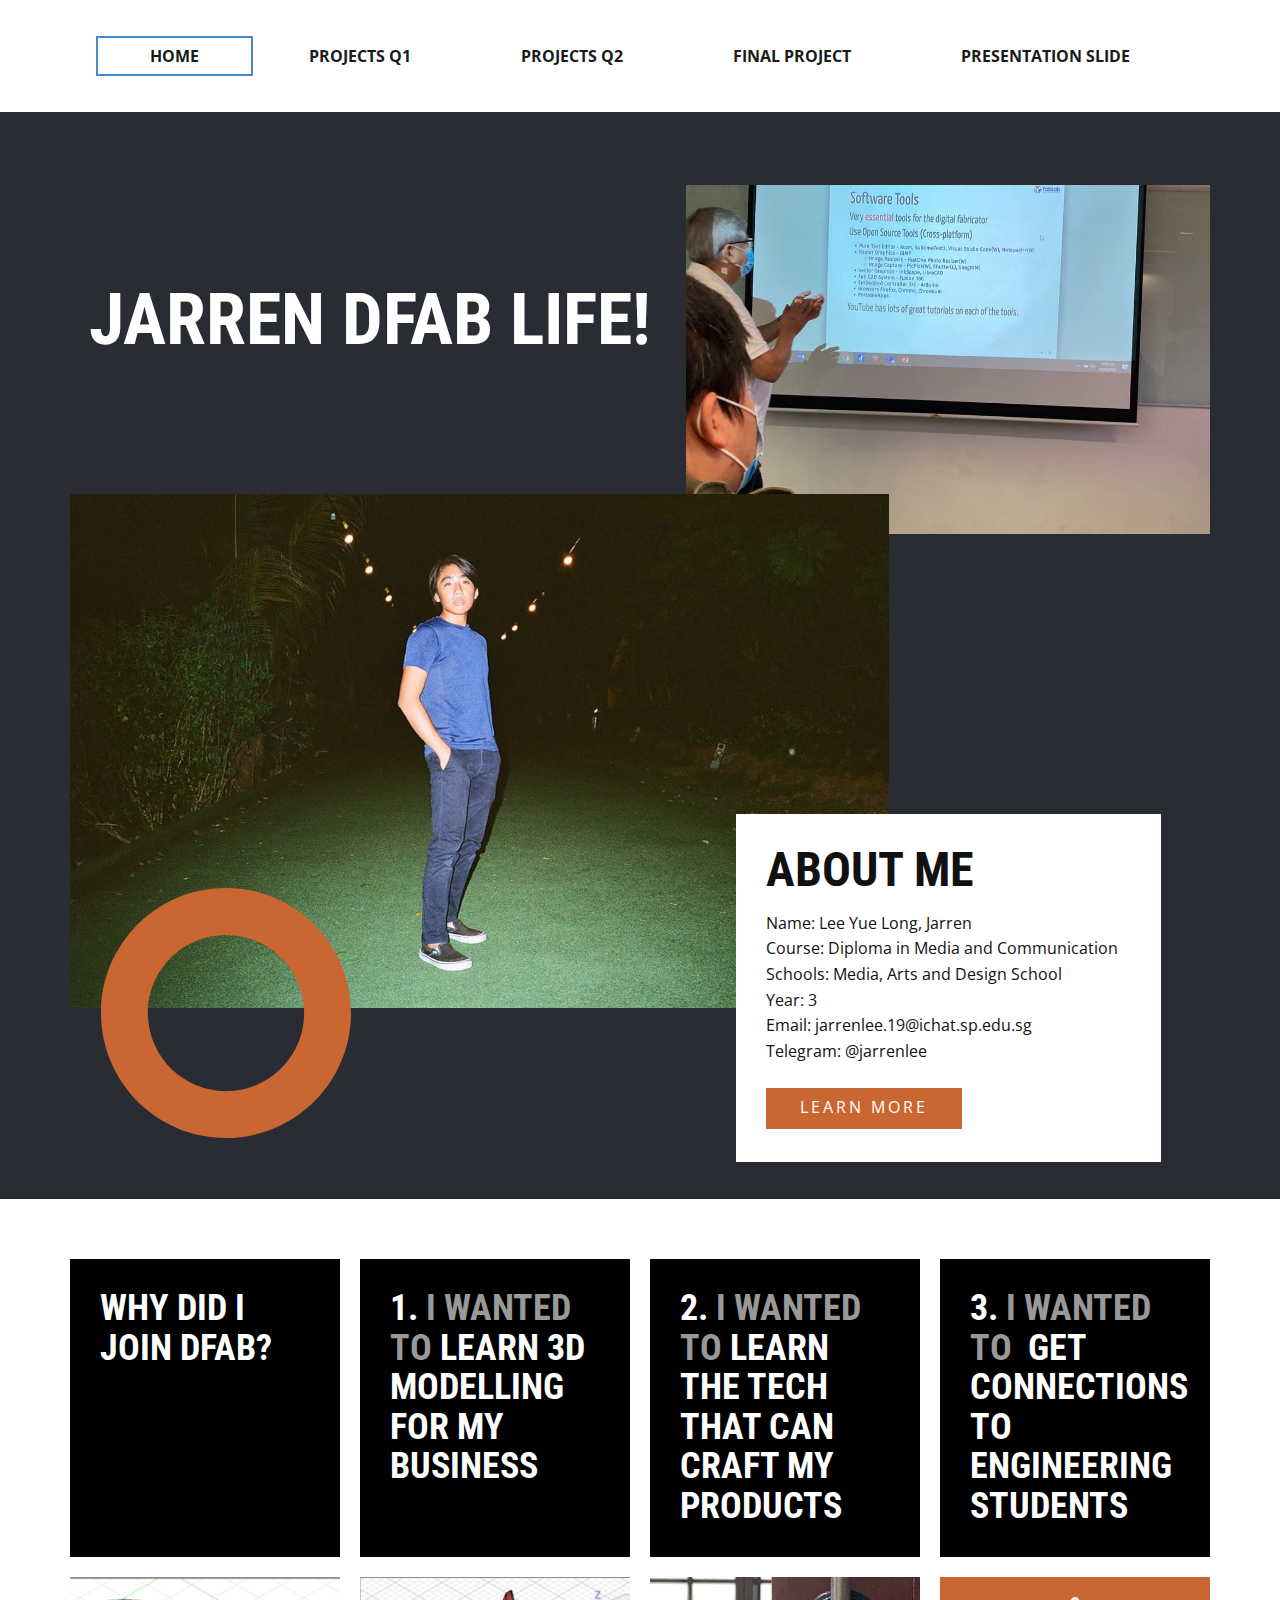
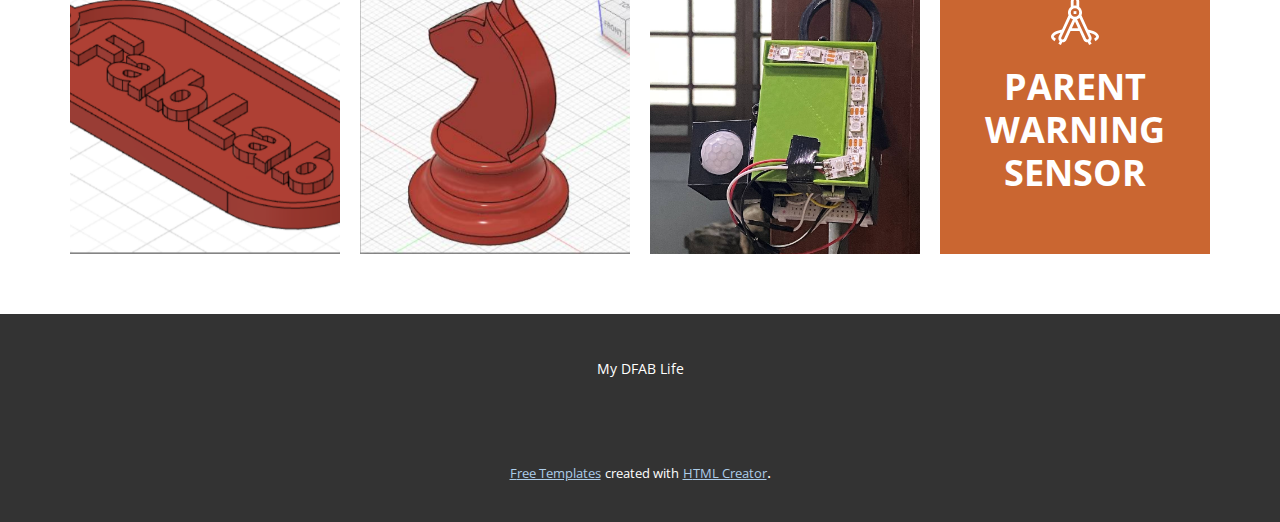
==== commit 5f4dccff: "add" ====
--- a/index.html
+++ b/index.html
@@ -44,6 +44,7 @@
 </li><li class="u-nav-item"><a class="u-border-2 u-border-active-palette-1-base u-border-hover-palette-1-light-1 u-button-style u-nav-link u-text-active-grey-90 u-text-grey-90 u-text-hover-grey-90" href="Projects-Q1.html" style="padding: 10px 52px;">Projects Q1</a>
 </li><li class="u-nav-item"><a class="u-border-2 u-border-active-palette-1-base u-border-hover-palette-1-light-1 u-button-style u-nav-link u-text-active-grey-90 u-text-grey-90 u-text-hover-grey-90" href="Projects-Q2.html" style="padding: 10px 52px;">Projects Q2</a>
 </li><li class="u-nav-item"><a class="u-border-2 u-border-active-palette-1-base u-border-hover-palette-1-light-1 u-button-style u-nav-link u-text-active-grey-90 u-text-grey-90 u-text-hover-grey-90" href="Final-Project.html" style="padding: 10px 52px;">Final Project</a>
+</li><li class="u-nav-item"><a class="u-border-2 u-border-active-palette-1-base u-border-hover-palette-1-light-1 u-button-style u-nav-link u-text-active-grey-90 u-text-grey-90 u-text-hover-grey-90" href="Page-1.html" style="padding: 10px 52px;">Presentation Slide</a>
 </li></ul>
           </div>
           <div class="u-custom-menu u-nav-container-collapse">
